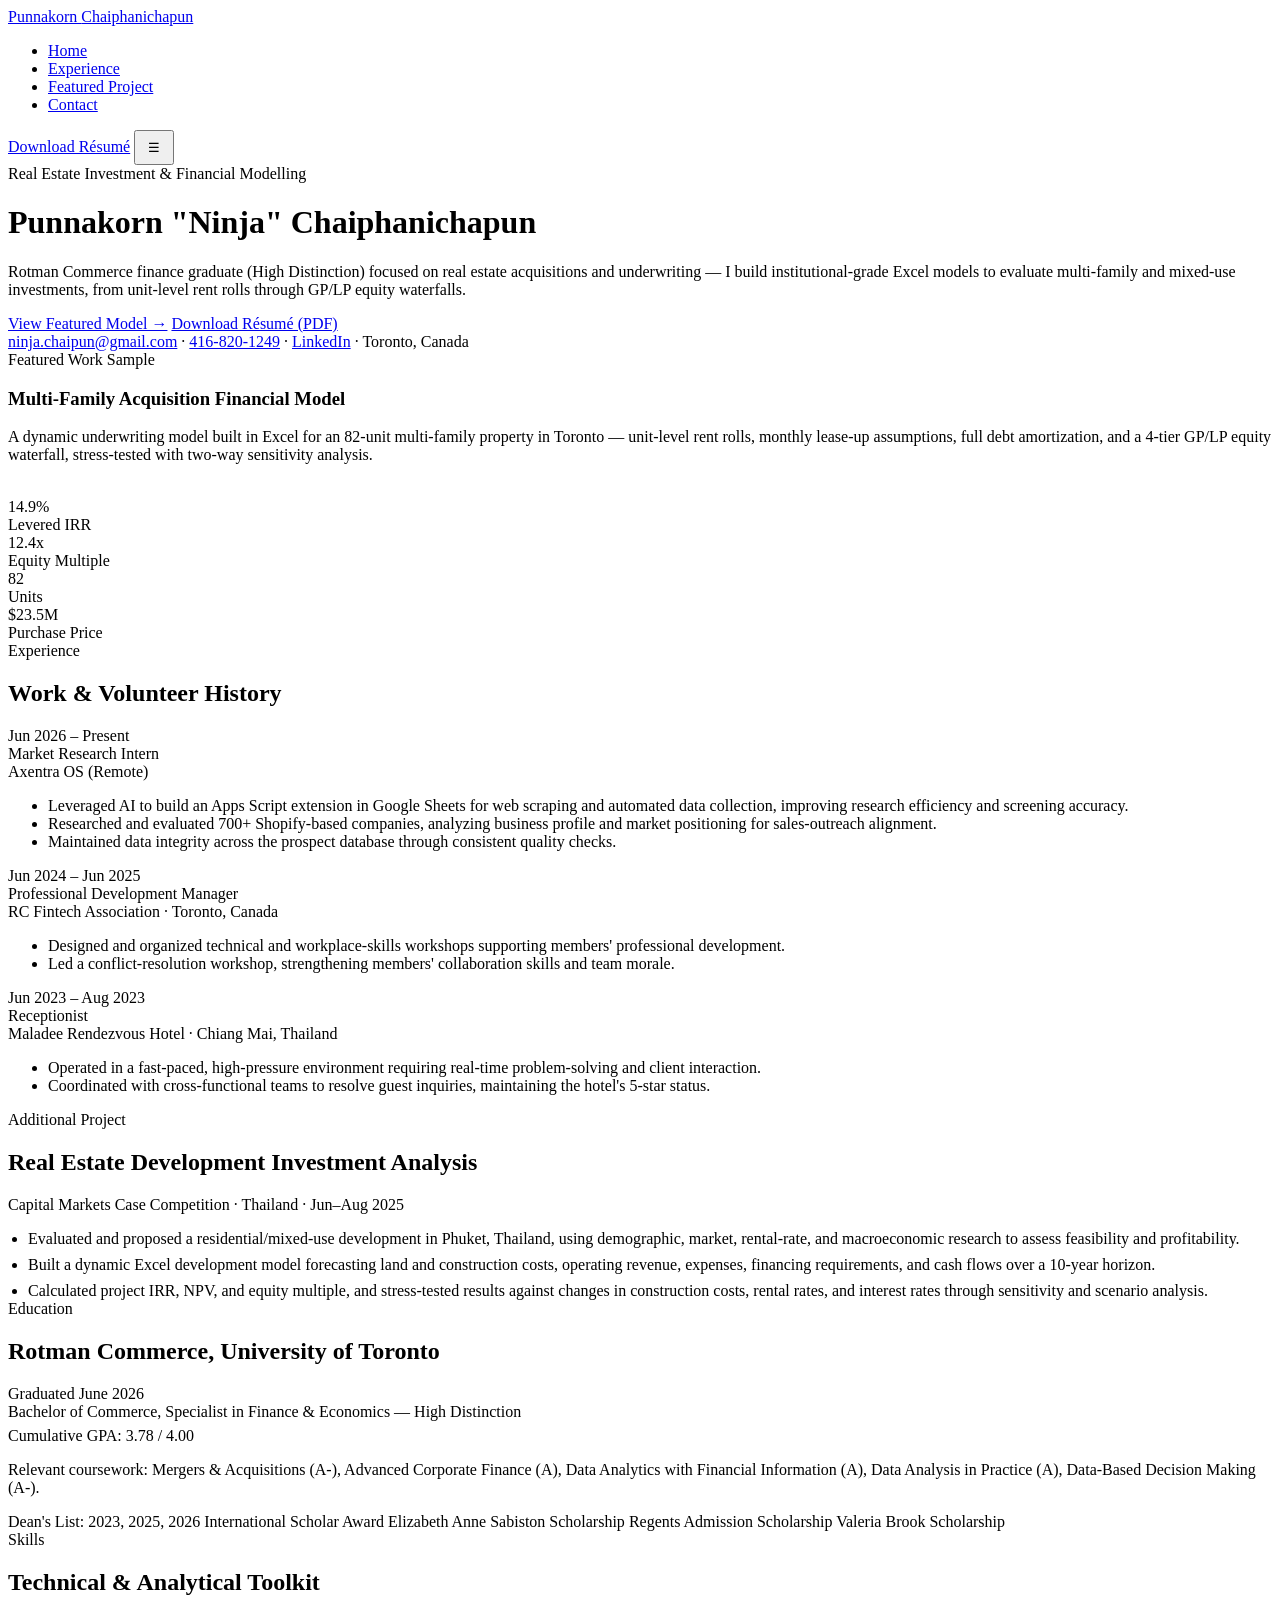
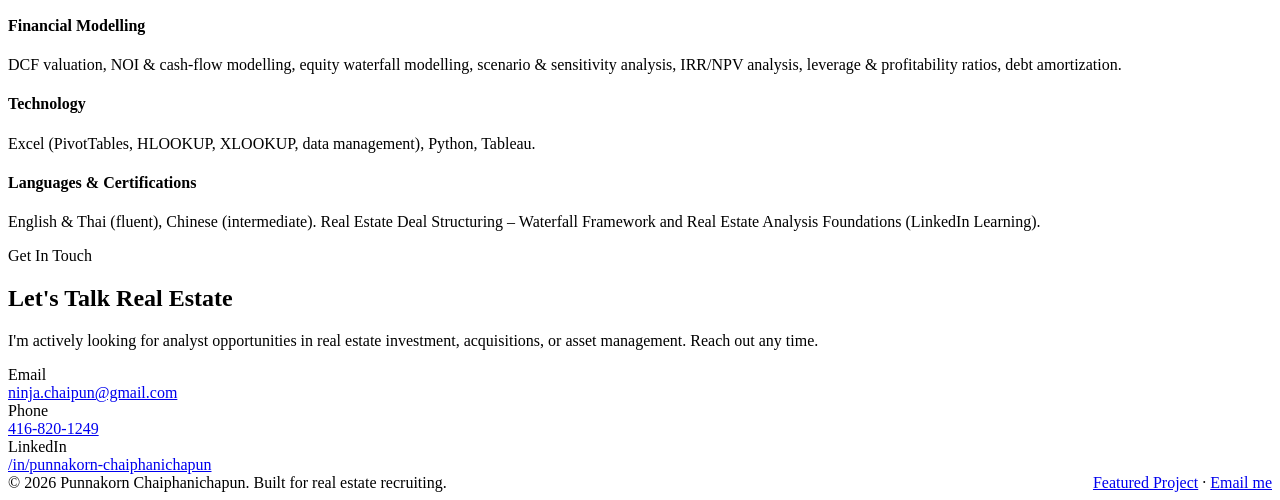
==== index.html @ 5fc1ba20 "Add files via upload" ====
<!DOCTYPE html>
<html lang="en">
<head>
<meta charset="UTF-8">
<meta name="viewport" content="width=device-width, initial-scale=1.0">
<title>Punnakorn "Ninja" Chaiphanichapun — Real Estate Investment Analyst</title>
<meta name="description" content="Portfolio and resume of Punnakorn (Ninja) Chaiphanichapun — Rotman Commerce finance graduate specializing in real estate investment analysis and financial modelling.">
<link rel="icon" href="data:image/svg+xml,%3Csvg xmlns=%27http://www.w3.org/2000/svg%27 viewBox=%270 0 100 100%27%3E%3Crect width=%27100%27 height=%27100%27 rx=%2718%27 fill=%27%230b1f3a%27/%3E%3Ctext x=%2750%27 y=%2766%27 font-size=%2758%27 font-family=%27Georgia,serif%27 fill=%27%23fff%27 text-anchor=%27middle%27%3EP%3C/text%3E%3C/svg%3E">
<link rel="stylesheet" href="css/styles.css">
</head>
<body>

<nav class="site-nav">
  <div class="nav-inner">
    <a href="index.html" class="nav-brand">Punnakorn <span>Chaiphanichapun</span></a>
    <ul class="nav-links">
      <li><a href="index.html" class="active">Home</a></li>
      <li><a href="index.html#experience">Experience</a></li>
      <li><a href="project.html">Featured Project</a></li>
      <li><a href="index.html#contact">Contact</a></li>
    </ul>
    <a class="nav-cta" href="assets/Punnakorn_Chaiphanichapun_Resume.pdf" download>Download Résumé</a>
    <button class="nav-toggle btn btn-outline" aria-label="Toggle navigation" aria-expanded="false" style="padding:8px 12px;">&#9776;</button>
  </div>
</nav>

<header class="hero">
  <div class="wrap">
    <div class="hero-eyebrow">Real Estate Investment &amp; Financial Modelling</div>
    <h1>Punnakorn "Ninja" Chaiphanichapun</h1>
    <p class="hero-sub">
      Rotman Commerce finance graduate (High Distinction) focused on real estate acquisitions and
      underwriting — I build institutional-grade Excel models to evaluate multi-family and
      mixed-use investments, from unit-level rent rolls through GP/LP equity waterfalls.
    </p>
    <div class="btn-row">
      <a class="btn btn-primary" href="project.html">View Featured Model &rarr;</a>
      <a class="btn btn-outline" href="assets/Punnakorn_Chaiphanichapun_Resume.pdf" download>Download Résumé (PDF)</a>
    </div>
    <div class="hero-meta">
      <a href="mailto:ninja.chaipun@gmail.com">ninja.chaipun@gmail.com</a>
      <span class="dot">&middot;</span>
      <a href="tel:+14168201249">416-820-1249</a>
      <span class="dot">&middot;</span>
      <a href="https://www.linkedin.com/in/punnakorn-chaiphanichapun-b38960289" target="_blank" rel="noopener">LinkedIn</a>
      <span class="dot">&middot;</span>
      <span>Toronto, Canada</span>
    </div>
  </div>
</header>

<!-- Featured project preview -->
<section>
  <div class="wrap">
    <div class="project-card">
      <div class="project-card-body">
        <div class="section-kicker">Featured Work Sample</div>
        <h3>Multi-Family Acquisition Financial Model</h3>
        <p>
          A dynamic underwriting model built in Excel for an 82-unit multi-family property in Toronto —
          unit-level rent rolls, monthly lease-up assumptions, full debt amortization, and a 4-tier
          GP/LP equity waterfall, stress-tested with two-way sensitivity analysis.
        </p>
        <a class="btn btn-outline" style="border-color:rgba(255,255,255,0.35); color:#fff;" href="project.html">Explore the model &rarr;</a>
      </div>
      <div class="project-card-stats">
        <div>
          <div class="stat-value">14.9%</div>
          <div class="stat-label">Levered IRR</div>
        </div>
        <div>
          <div class="stat-value">12.4x</div>
          <div class="stat-label">Equity Multiple</div>
        </div>
        <div>
          <div class="stat-value">82</div>
          <div class="stat-label">Units</div>
        </div>
        <div>
          <div class="stat-value">$23.5M</div>
          <div class="stat-label">Purchase Price</div>
        </div>
      </div>
    </div>
  </div>
</section>

<!-- Experience -->
<section id="experience" class="section-alt">
  <div class="wrap">
    <div class="section-head">
      <div class="section-kicker">Experience</div>
      <h2>Work &amp; Volunteer History</h2>
    </div>

    <div class="timeline">
      <div class="timeline-item">
        <div class="timeline-date">Jun 2026 &ndash; Present</div>
        <div>
          <div class="timeline-role">Market Research Intern</div>
          <div class="timeline-org">Axentra OS (Remote)</div>
          <ul>
            <li>Leveraged AI to build an Apps Script extension in Google Sheets for web scraping and automated data collection, improving research efficiency and screening accuracy.</li>
            <li>Researched and evaluated 700+ Shopify-based companies, analyzing business profile and market positioning for sales-outreach alignment.</li>
            <li>Maintained data integrity across the prospect database through consistent quality checks.</li>
          </ul>
        </div>
      </div>

      <div class="timeline-item">
        <div class="timeline-date">Jun 2024 &ndash; Jun 2025</div>
        <div>
          <div class="timeline-role">Professional Development Manager</div>
          <div class="timeline-org">RC Fintech Association &middot; Toronto, Canada</div>
          <ul>
            <li>Designed and organized technical and workplace-skills workshops supporting members' professional development.</li>
            <li>Led a conflict-resolution workshop, strengthening members' collaboration skills and team morale.</li>
          </ul>
        </div>
      </div>

      <div class="timeline-item">
        <div class="timeline-date">Jun 2023 &ndash; Aug 2023</div>
        <div>
          <div class="timeline-role">Receptionist</div>
          <div class="timeline-org">Maladee Rendezvous Hotel &middot; Chiang Mai, Thailand</div>
          <ul>
            <li>Operated in a fast-paced, high-pressure environment requiring real-time problem-solving and client interaction.</li>
            <li>Coordinated with cross-functional teams to resolve guest inquiries, maintaining the hotel's 5-star status.</li>
          </ul>
        </div>
      </div>
    </div>
  </div>
</section>

<!-- Second project -->
<section>
  <div class="wrap">
    <div class="section-head">
      <div class="section-kicker">Additional Project</div>
      <h2>Real Estate Development Investment Analysis</h2>
      <p class="lead">Capital Markets Case Competition &middot; Thailand &middot; Jun&ndash;Aug 2025</p>
    </div>
    <div class="card">
      <ul style="margin:0; padding-left:20px; color:var(--ink-secondary);">
        <li style="margin-bottom:8px;">Evaluated and proposed a residential/mixed-use development in Phuket, Thailand, using demographic, market, rental-rate, and macroeconomic research to assess feasibility and profitability.</li>
        <li style="margin-bottom:8px;">Built a dynamic Excel development model forecasting land and construction costs, operating revenue, expenses, financing requirements, and cash flows over a 10-year horizon.</li>
        <li>Calculated project IRR, NPV, and equity multiple, and stress-tested results against changes in construction costs, rental rates, and interest rates through sensitivity and scenario analysis.</li>
      </ul>
    </div>
  </div>
</section>

<!-- Education -->
<section class="section-alt">
  <div class="wrap">
    <div class="section-head">
      <div class="section-kicker">Education</div>
      <h2>Rotman Commerce, University of Toronto</h2>
    </div>
    <div class="card edu-card">
      <div class="timeline-date">Graduated June 2026</div>
      <div>
        <div class="timeline-role">Bachelor of Commerce, Specialist in Finance &amp; Economics &mdash; High Distinction</div>
        <p class="text-muted small" style="margin-top:6px;">Cumulative GPA: 3.78 / 4.00</p>
        <p class="small" style="color:var(--ink-secondary);">
          Relevant coursework: Mergers &amp; Acquisitions (A-), Advanced Corporate Finance (A), Data Analytics
          with Financial Information (A), Data Analysis in Practice (A), Data-Based Decision Making (A-).
        </p>
        <div class="edu-badges">
          <span class="badge">Dean's List: 2023, 2025, 2026</span>
          <span class="badge">International Scholar Award</span>
          <span class="badge">Elizabeth Anne Sabiston Scholarship</span>
          <span class="badge">Regents Admission Scholarship</span>
          <span class="badge">Valeria Brook Scholarship</span>
        </div>
      </div>
    </div>
  </div>
</section>

<!-- Skills -->
<section>
  <div class="wrap">
    <div class="section-head">
      <div class="section-kicker">Skills</div>
      <h2>Technical &amp; Analytical Toolkit</h2>
    </div>
    <div class="skills-grid">
      <div class="skill-group">
        <h4>Financial Modelling</h4>
        <p>DCF valuation, NOI &amp; cash-flow modelling, equity waterfall modelling, scenario &amp; sensitivity analysis, IRR/NPV analysis, leverage &amp; profitability ratios, debt amortization.</p>
      </div>
      <div class="skill-group">
        <h4>Technology</h4>
        <p>Excel (PivotTables, HLOOKUP, XLOOKUP, data management), Python, Tableau.</p>
      </div>
      <div class="skill-group">
        <h4>Languages &amp; Certifications</h4>
        <p>English &amp; Thai (fluent), Chinese (intermediate). Real Estate Deal Structuring &ndash; Waterfall Framework and Real Estate Analysis Foundations (LinkedIn Learning).</p>
      </div>
    </div>
  </div>
</section>

<!-- Contact -->
<section id="contact" class="section-alt">
  <div class="wrap">
    <div class="section-head">
      <div class="section-kicker">Get In Touch</div>
      <h2>Let's Talk Real Estate</h2>
      <p class="lead">I'm actively looking for analyst opportunities in real estate investment, acquisitions, or asset management. Reach out any time.</p>
    </div>
    <div class="contact-grid">
      <div class="contact-tile">
        <div class="label">Email</div>
        <div class="value"><a href="mailto:ninja.chaipun@gmail.com">ninja.chaipun@gmail.com</a></div>
      </div>
      <div class="contact-tile">
        <div class="label">Phone</div>
        <div class="value"><a href="tel:+14168201249">416-820-1249</a></div>
      </div>
      <div class="contact-tile">
        <div class="label">LinkedIn</div>
        <div class="value"><a href="https://www.linkedin.com/in/punnakorn-chaiphanichapun-b38960289" target="_blank" rel="noopener">/in/punnakorn-chaiphanichapun</a></div>
      </div>
    </div>
  </div>
</section>

<footer class="site-footer">
  <div class="wrap" style="display:flex; justify-content:space-between; flex-wrap:wrap; gap:12px; width:100%;">
    <span>&copy; 2026 Punnakorn Chaiphanichapun. Built for real estate recruiting.</span>
    <span><a href="project.html">Featured Project</a> &middot; <a href="mailto:ninja.chaipun@gmail.com">Email me</a></span>
  </div>
</footer>

<script src="js/main.js"></script>
</body>
</html>
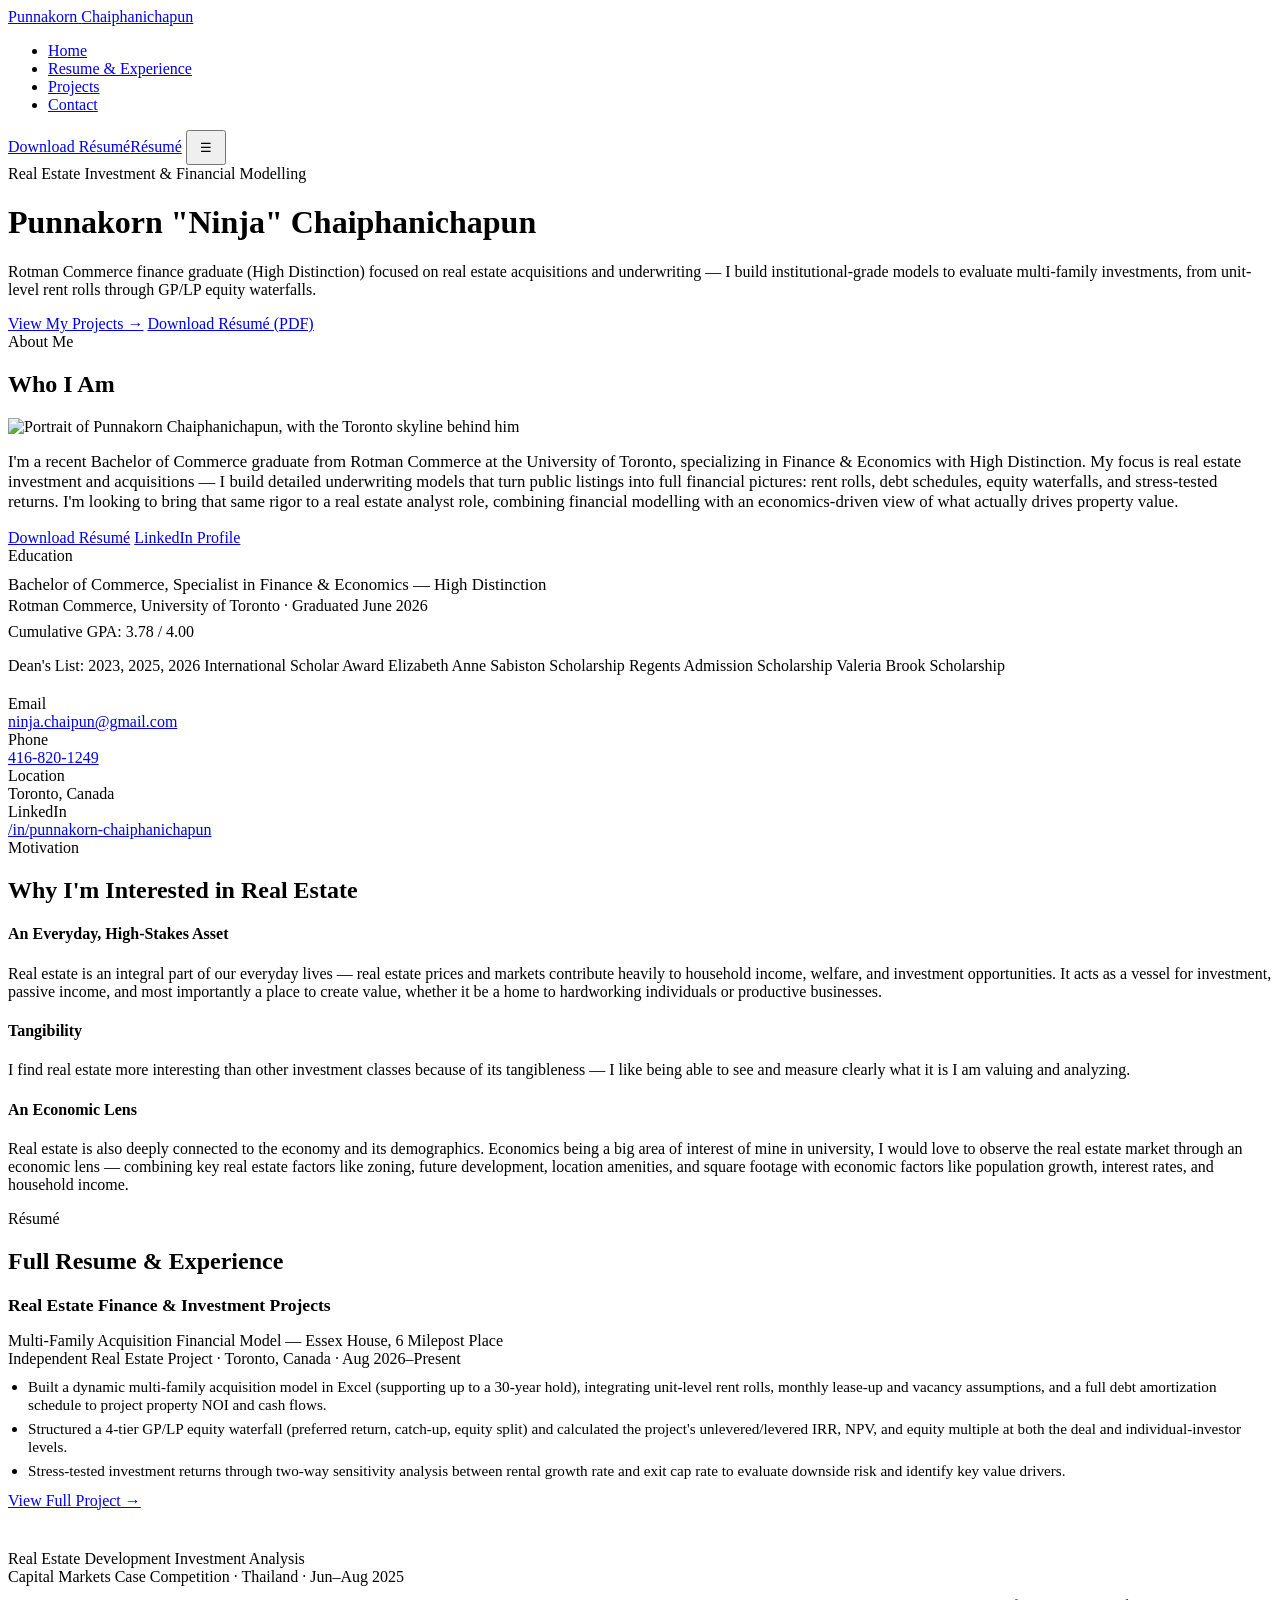
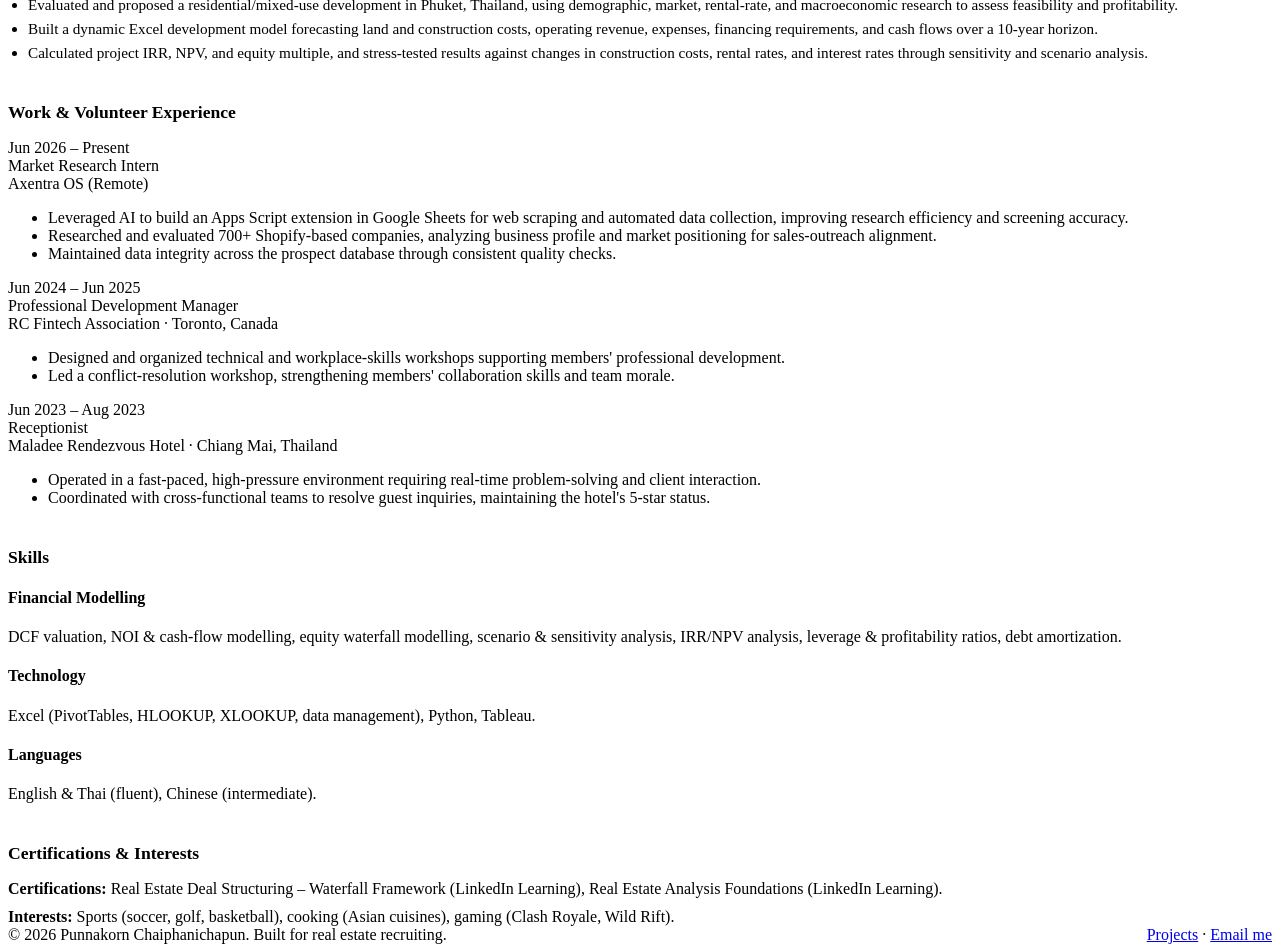
==== commit 037f0a88: "Add files via upload" ====
--- a/index.html
+++ b/index.html
@@ -15,85 +15,150 @@
     <a href="index.html" class="nav-brand">Punnakorn <span>Chaiphanichapun</span></a>
     <ul class="nav-links">
       <li><a href="index.html" class="active">Home</a></li>
-      <li><a href="index.html#experience">Experience</a></li>
-      <li><a href="project.html">Featured Project</a></li>
-      <li><a href="index.html#contact">Contact</a></li>
+      <li><a href="index.html#resume">Resume &amp; Experience</a></li>
+      <li><a href="projects.html">Projects</a></li>
+      <li><a href="index.html#about">Contact</a></li>
     </ul>
-    <a class="nav-cta" href="assets/Punnakorn_Chaiphanichapun_Resume.pdf" download>Download Résumé</a>
+    <a class="nav-cta" href="assets/Punnakorn_Chaiphanichapun_Resume.pdf" download><span class="nav-cta-full">Download Résumé</span><span class="nav-cta-short">Résumé</span></a>
     <button class="nav-toggle btn btn-outline" aria-label="Toggle navigation" aria-expanded="false" style="padding:8px 12px;">&#9776;</button>
   </div>
 </nav>
 
-<header class="hero">
+<header class="hero" style="padding-bottom:0;">
   <div class="wrap">
     <div class="hero-eyebrow">Real Estate Investment &amp; Financial Modelling</div>
     <h1>Punnakorn "Ninja" Chaiphanichapun</h1>
     <p class="hero-sub">
       Rotman Commerce finance graduate (High Distinction) focused on real estate acquisitions and
-      underwriting — I build institutional-grade Excel models to evaluate multi-family and
-      mixed-use investments, from unit-level rent rolls through GP/LP equity waterfalls.
+      underwriting — I build institutional-grade models to evaluate multi-family investments, from
+      unit-level rent rolls through GP/LP equity waterfalls.
     </p>
     <div class="btn-row">
-      <a class="btn btn-primary" href="project.html">View Featured Model &rarr;</a>
+      <a class="btn btn-primary" href="projects.html">View My Projects &rarr;</a>
       <a class="btn btn-outline" href="assets/Punnakorn_Chaiphanichapun_Resume.pdf" download>Download Résumé (PDF)</a>
     </div>
-    <div class="hero-meta">
-      <a href="mailto:ninja.chaipun@gmail.com">ninja.chaipun@gmail.com</a>
-      <span class="dot">&middot;</span>
-      <a href="tel:+14168201249">416-820-1249</a>
-      <span class="dot">&middot;</span>
-      <a href="https://www.linkedin.com/in/punnakorn-chaiphanichapun-b38960289" target="_blank" rel="noopener">LinkedIn</a>
-      <span class="dot">&middot;</span>
-      <span>Toronto, Canada</span>
-    </div>
   </div>
 </header>
 
-<!-- Featured project preview -->
-<section>
-  <div class="wrap">
-    <div class="project-card">
-      <div class="project-card-body">
-        <div class="section-kicker">Featured Work Sample</div>
-        <h3>Multi-Family Acquisition Financial Model</h3>
-        <p>
-          A dynamic underwriting model built in Excel for an 82-unit multi-family property in Toronto —
-          unit-level rent rolls, monthly lease-up assumptions, full debt amortization, and a 4-tier
-          GP/LP equity waterfall, stress-tested with two-way sensitivity analysis.
+<!-- About Me -->
+<section id="about">
+  <div class="wrap">
+    <div class="section-head">
+      <div class="section-kicker">About Me</div>
+      <h2>Who I Am</h2>
+    </div>
+
+    <div class="about-grid">
+      <div class="about-photo">
+        <img src="assets/punnakorn-photo.jpg" alt="Portrait of Punnakorn Chaiphanichapun, with the Toronto skyline behind him">
+      </div>
+      <div>
+        <p style="font-size:1.05rem;">
+          I'm a recent Bachelor of Commerce graduate from Rotman Commerce at the University of Toronto,
+          specializing in Finance &amp; Economics with High Distinction. My focus is real estate investment
+          and acquisitions — I build detailed underwriting models that turn public listings into full
+          financial pictures: rent rolls, debt schedules, equity waterfalls, and stress-tested returns.
+          I'm looking to bring that same rigor to a real estate analyst role, combining financial modelling
+          with an economics-driven view of what actually drives property value.
         </p>
-        <a class="btn btn-outline" style="border-color:rgba(255,255,255,0.35); color:#fff;" href="project.html">Explore the model &rarr;</a>
-      </div>
-      <div class="project-card-stats">
-        <div>
-          <div class="stat-value">14.9%</div>
-          <div class="stat-label">Levered IRR</div>
-        </div>
-        <div>
-          <div class="stat-value">12.4x</div>
-          <div class="stat-label">Equity Multiple</div>
-        </div>
-        <div>
-          <div class="stat-value">82</div>
-          <div class="stat-label">Units</div>
-        </div>
-        <div>
-          <div class="stat-value">$23.5M</div>
-          <div class="stat-label">Purchase Price</div>
+
+        <div class="about-links">
+          <a class="btn btn-primary" href="assets/Punnakorn_Chaiphanichapun_Resume.pdf" download>Download Résumé</a>
+          <a class="btn btn-outline" href="https://www.linkedin.com/in/punnakorn-chaiphanichapun-b38960289" target="_blank" rel="noopener">LinkedIn Profile</a>
+        </div>
+
+        <div class="card" style="margin-bottom:20px;">
+          <div class="section-kicker" style="margin-bottom:10px;">Education</div>
+          <div class="timeline-role" style="font-size:1.05rem;">Bachelor of Commerce, Specialist in Finance &amp; Economics &mdash; High Distinction</div>
+          <div class="timeline-org" style="margin-top:2px;">Rotman Commerce, University of Toronto &middot; Graduated June 2026</div>
+          <p class="small text-muted" style="margin-top:8px;">Cumulative GPA: 3.78 / 4.00</p>
+          <div class="edu-badges">
+            <span class="badge">Dean's List: 2023, 2025, 2026</span>
+            <span class="badge">International Scholar Award</span>
+            <span class="badge">Elizabeth Anne Sabiston Scholarship</span>
+            <span class="badge">Regents Admission Scholarship</span>
+            <span class="badge">Valeria Brook Scholarship</span>
+          </div>
+        </div>
+
+        <div class="about-facts">
+          <div>
+            <div class="about-fact-label">Email</div>
+            <div class="about-fact-value"><a href="mailto:ninja.chaipun@gmail.com">ninja.chaipun@gmail.com</a></div>
+          </div>
+          <div>
+            <div class="about-fact-label">Phone</div>
+            <div class="about-fact-value"><a href="tel:+14168201249">416-820-1249</a></div>
+          </div>
+          <div>
+            <div class="about-fact-label">Location</div>
+            <div class="about-fact-value">Toronto, Canada</div>
+          </div>
+          <div>
+            <div class="about-fact-label">LinkedIn</div>
+            <div class="about-fact-value"><a href="https://www.linkedin.com/in/punnakorn-chaiphanichapun-b38960289" target="_blank" rel="noopener">/in/punnakorn-chaiphanichapun</a></div>
+          </div>
         </div>
       </div>
     </div>
   </div>
 </section>
 
-<!-- Experience -->
-<section id="experience" class="section-alt">
+<!-- Why Real Estate -->
+<section class="section-alt">
   <div class="wrap">
     <div class="section-head">
-      <div class="section-kicker">Experience</div>
-      <h2>Work &amp; Volunteer History</h2>
-    </div>
-
-    <div class="timeline">
+      <div class="section-kicker">Motivation</div>
+      <h2>Why I'm Interested in Real Estate</h2>
+    </div>
+    <div class="why-grid">
+      <div class="why-card">
+        <h4>An Everyday, High-Stakes Asset</h4>
+        <p>Real estate is an integral part of our everyday lives — real estate prices and markets contribute heavily to household income, welfare, and investment opportunities. It acts as a vessel for investment, passive income, and most importantly a place to create value, whether it be a home to hardworking individuals or productive businesses.</p>
+      </div>
+      <div class="why-card">
+        <h4>Tangibility</h4>
+        <p>I find real estate more interesting than other investment classes because of its tangibleness — I like being able to see and measure clearly what it is I am valuing and analyzing.</p>
+      </div>
+      <div class="why-card">
+        <h4>An Economic Lens</h4>
+        <p>Real estate is also deeply connected to the economy and its demographics. Economics being a big area of interest of mine in university, I would love to observe the real estate market through an economic lens — combining key real estate factors like zoning, future development, location amenities, and square footage with economic factors like population growth, interest rates, and household income.</p>
+      </div>
+    </div>
+  </div>
+</section>
+
+<!-- Full Resume and Experience -->
+<section id="resume">
+  <div class="wrap">
+    <div class="section-head">
+      <div class="section-kicker">Résumé</div>
+      <h2>Full Resume &amp; Experience</h2>
+    </div>
+
+    <h3 style="font-size:1.1rem; margin-bottom:16px;">Real Estate Finance &amp; Investment Projects</h3>
+    <div class="card" style="margin-bottom:40px;">
+      <div class="timeline-role">Multi-Family Acquisition Financial Model — Essex House, 6 Milepost Place</div>
+      <div class="timeline-org" style="margin-bottom:10px;">Independent Real Estate Project &middot; Toronto, Canada &middot; Aug 2026&ndash;Present</div>
+      <ul style="margin:0 0 12px; padding-left:20px; color:var(--ink-secondary); font-size:0.95rem;">
+        <li style="margin-bottom:6px;">Built a dynamic multi-family acquisition model in Excel (supporting up to a 30-year hold), integrating unit-level rent rolls, monthly lease-up and vacancy assumptions, and a full debt amortization schedule to project property NOI and cash flows.</li>
+        <li style="margin-bottom:6px;">Structured a 4-tier GP/LP equity waterfall (preferred return, catch-up, equity split) and calculated the project's unlevered/levered IRR, NPV, and equity multiple at both the deal and individual-investor levels.</li>
+        <li>Stress-tested investment returns through two-way sensitivity analysis between rental growth rate and exit cap rate to evaluate downside risk and identify key value drivers.</li>
+      </ul>
+      <a class="btn btn-outline" href="projects/essex-house.html">View Full Project &rarr;</a>
+    </div>
+    <div class="card" style="margin-bottom:40px;">
+      <div class="timeline-role">Real Estate Development Investment Analysis</div>
+      <div class="timeline-org" style="margin-bottom:10px;">Capital Markets Case Competition &middot; Thailand &middot; Jun&ndash;Aug 2025</div>
+      <ul style="margin:0; padding-left:20px; color:var(--ink-secondary); font-size:0.95rem;">
+        <li style="margin-bottom:6px;">Evaluated and proposed a residential/mixed-use development in Phuket, Thailand, using demographic, market, rental-rate, and macroeconomic research to assess feasibility and profitability.</li>
+        <li style="margin-bottom:6px;">Built a dynamic Excel development model forecasting land and construction costs, operating revenue, expenses, financing requirements, and cash flows over a 10-year horizon.</li>
+        <li>Calculated project IRR, NPV, and equity multiple, and stress-tested results against changes in construction costs, rental rates, and interest rates through sensitivity and scenario analysis.</li>
+      </ul>
+    </div>
+
+    <h3 style="font-size:1.1rem; margin-bottom:16px;">Work &amp; Volunteer Experience</h3>
+    <div class="timeline" style="margin-bottom:40px;">
       <div class="timeline-item">
         <div class="timeline-date">Jun 2026 &ndash; Present</div>
         <div>
@@ -131,63 +196,9 @@
         </div>
       </div>
     </div>
-  </div>
-</section>
-
-<!-- Second project -->
-<section>
-  <div class="wrap">
-    <div class="section-head">
-      <div class="section-kicker">Additional Project</div>
-      <h2>Real Estate Development Investment Analysis</h2>
-      <p class="lead">Capital Markets Case Competition &middot; Thailand &middot; Jun&ndash;Aug 2025</p>
-    </div>
-    <div class="card">
-      <ul style="margin:0; padding-left:20px; color:var(--ink-secondary);">
-        <li style="margin-bottom:8px;">Evaluated and proposed a residential/mixed-use development in Phuket, Thailand, using demographic, market, rental-rate, and macroeconomic research to assess feasibility and profitability.</li>
-        <li style="margin-bottom:8px;">Built a dynamic Excel development model forecasting land and construction costs, operating revenue, expenses, financing requirements, and cash flows over a 10-year horizon.</li>
-        <li>Calculated project IRR, NPV, and equity multiple, and stress-tested results against changes in construction costs, rental rates, and interest rates through sensitivity and scenario analysis.</li>
-      </ul>
-    </div>
-  </div>
-</section>
-
-<!-- Education -->
-<section class="section-alt">
-  <div class="wrap">
-    <div class="section-head">
-      <div class="section-kicker">Education</div>
-      <h2>Rotman Commerce, University of Toronto</h2>
-    </div>
-    <div class="card edu-card">
-      <div class="timeline-date">Graduated June 2026</div>
-      <div>
-        <div class="timeline-role">Bachelor of Commerce, Specialist in Finance &amp; Economics &mdash; High Distinction</div>
-        <p class="text-muted small" style="margin-top:6px;">Cumulative GPA: 3.78 / 4.00</p>
-        <p class="small" style="color:var(--ink-secondary);">
-          Relevant coursework: Mergers &amp; Acquisitions (A-), Advanced Corporate Finance (A), Data Analytics
-          with Financial Information (A), Data Analysis in Practice (A), Data-Based Decision Making (A-).
-        </p>
-        <div class="edu-badges">
-          <span class="badge">Dean's List: 2023, 2025, 2026</span>
-          <span class="badge">International Scholar Award</span>
-          <span class="badge">Elizabeth Anne Sabiston Scholarship</span>
-          <span class="badge">Regents Admission Scholarship</span>
-          <span class="badge">Valeria Brook Scholarship</span>
-        </div>
-      </div>
-    </div>
-  </div>
-</section>
-
-<!-- Skills -->
-<section>
-  <div class="wrap">
-    <div class="section-head">
-      <div class="section-kicker">Skills</div>
-      <h2>Technical &amp; Analytical Toolkit</h2>
-    </div>
-    <div class="skills-grid">
+
+    <h3 style="font-size:1.1rem; margin-bottom:16px;">Skills</h3>
+    <div class="skills-grid" style="margin-bottom:40px;">
       <div class="skill-group">
         <h4>Financial Modelling</h4>
         <p>DCF valuation, NOI &amp; cash-flow modelling, equity waterfall modelling, scenario &amp; sensitivity analysis, IRR/NPV analysis, leverage &amp; profitability ratios, debt amortization.</p>
@@ -197,34 +208,15 @@
         <p>Excel (PivotTables, HLOOKUP, XLOOKUP, data management), Python, Tableau.</p>
       </div>
       <div class="skill-group">
-        <h4>Languages &amp; Certifications</h4>
-        <p>English &amp; Thai (fluent), Chinese (intermediate). Real Estate Deal Structuring &ndash; Waterfall Framework and Real Estate Analysis Foundations (LinkedIn Learning).</p>
-      </div>
-    </div>
-  </div>
-</section>
-
-<!-- Contact -->
-<section id="contact" class="section-alt">
-  <div class="wrap">
-    <div class="section-head">
-      <div class="section-kicker">Get In Touch</div>
-      <h2>Let's Talk Real Estate</h2>
-      <p class="lead">I'm actively looking for analyst opportunities in real estate investment, acquisitions, or asset management. Reach out any time.</p>
-    </div>
-    <div class="contact-grid">
-      <div class="contact-tile">
-        <div class="label">Email</div>
-        <div class="value"><a href="mailto:ninja.chaipun@gmail.com">ninja.chaipun@gmail.com</a></div>
-      </div>
-      <div class="contact-tile">
-        <div class="label">Phone</div>
-        <div class="value"><a href="tel:+14168201249">416-820-1249</a></div>
-      </div>
-      <div class="contact-tile">
-        <div class="label">LinkedIn</div>
-        <div class="value"><a href="https://www.linkedin.com/in/punnakorn-chaiphanichapun-b38960289" target="_blank" rel="noopener">/in/punnakorn-chaiphanichapun</a></div>
-      </div>
+        <h4>Languages</h4>
+        <p>English &amp; Thai (fluent), Chinese (intermediate).</p>
+      </div>
+    </div>
+
+    <h3 style="font-size:1.1rem; margin-bottom:16px;">Certifications &amp; Interests</h3>
+    <div class="card">
+      <p style="margin-bottom:10px;"><strong style="color:var(--navy-900);">Certifications:</strong> Real Estate Deal Structuring &ndash; Waterfall Framework (LinkedIn Learning), Real Estate Analysis Foundations (LinkedIn Learning).</p>
+      <p style="margin:0;"><strong style="color:var(--navy-900);">Interests:</strong> Sports (soccer, golf, basketball), cooking (Asian cuisines), gaming (Clash Royale, Wild Rift).</p>
     </div>
   </div>
 </section>
@@ -232,7 +224,7 @@
 <footer class="site-footer">
   <div class="wrap" style="display:flex; justify-content:space-between; flex-wrap:wrap; gap:12px; width:100%;">
     <span>&copy; 2026 Punnakorn Chaiphanichapun. Built for real estate recruiting.</span>
-    <span><a href="project.html">Featured Project</a> &middot; <a href="mailto:ninja.chaipun@gmail.com">Email me</a></span>
+    <span><a href="projects.html">Projects</a> &middot; <a href="mailto:ninja.chaipun@gmail.com">Email me</a></span>
   </div>
 </footer>
 
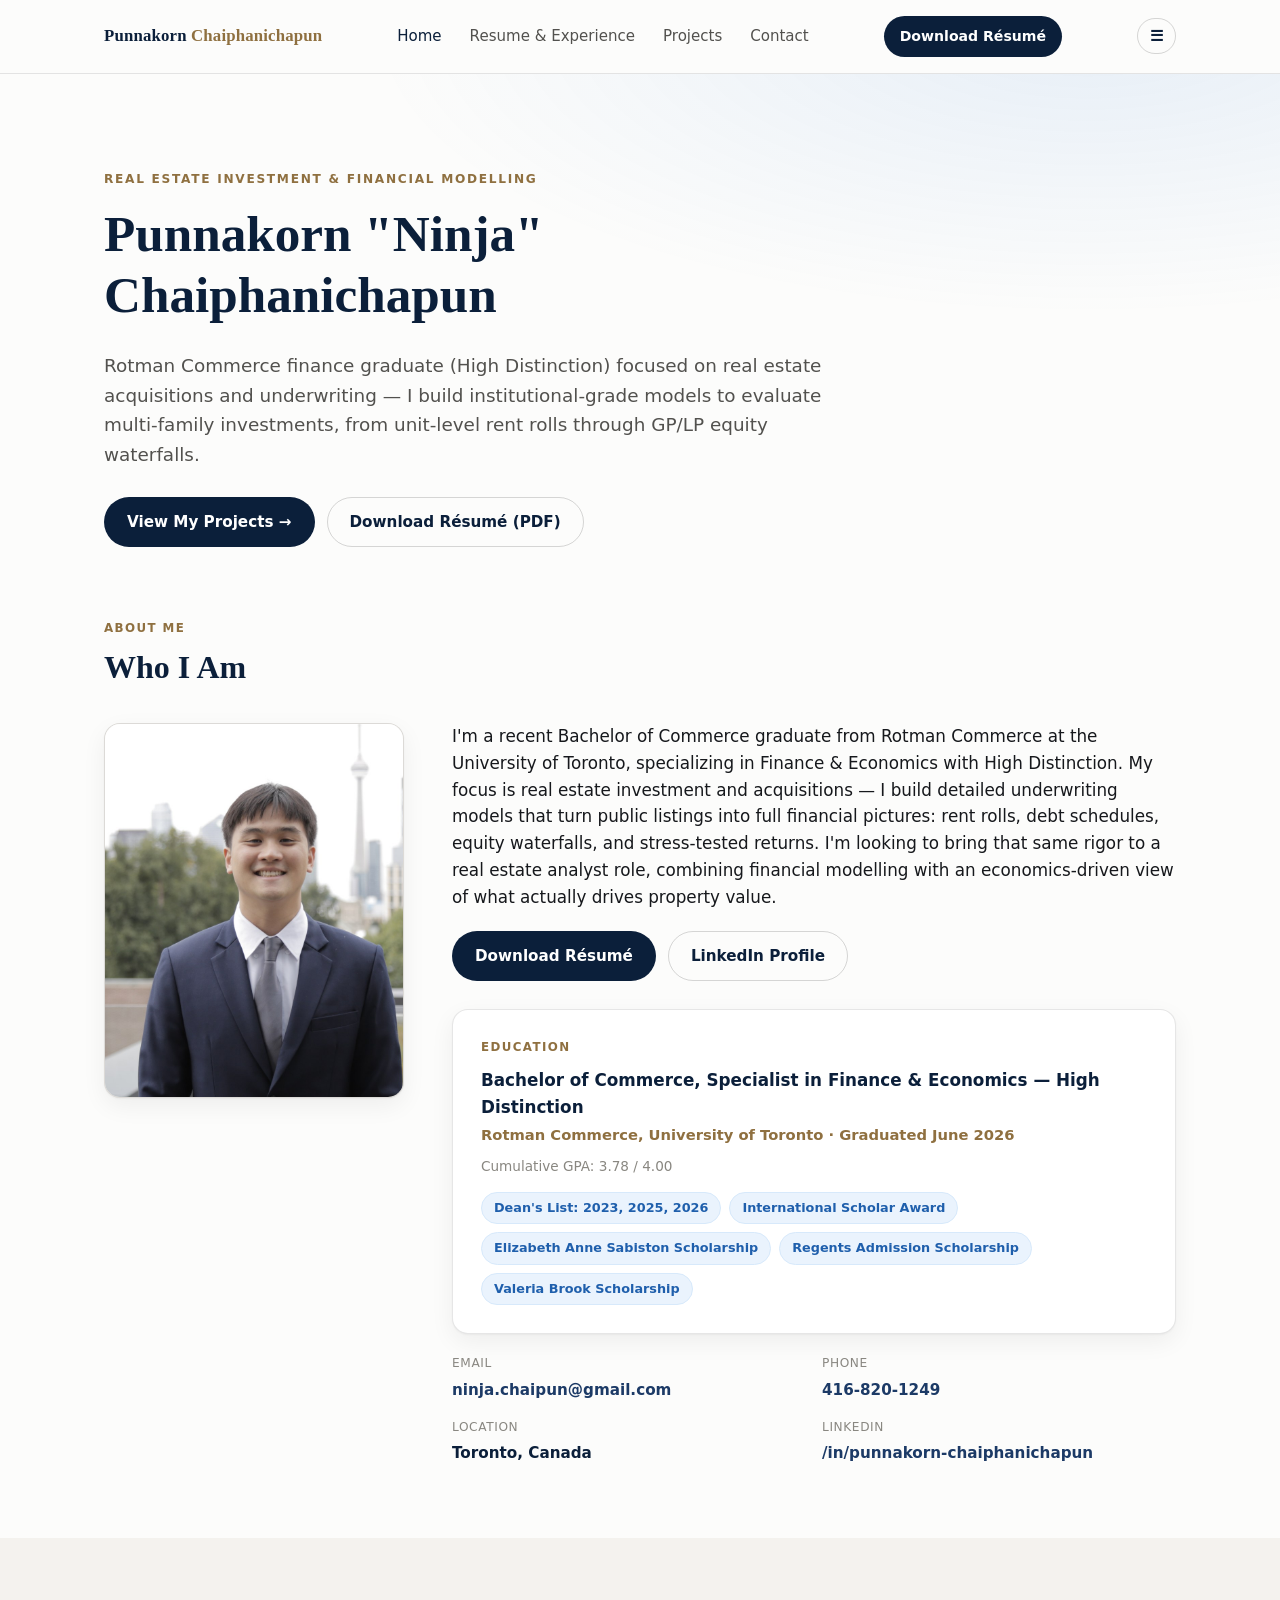
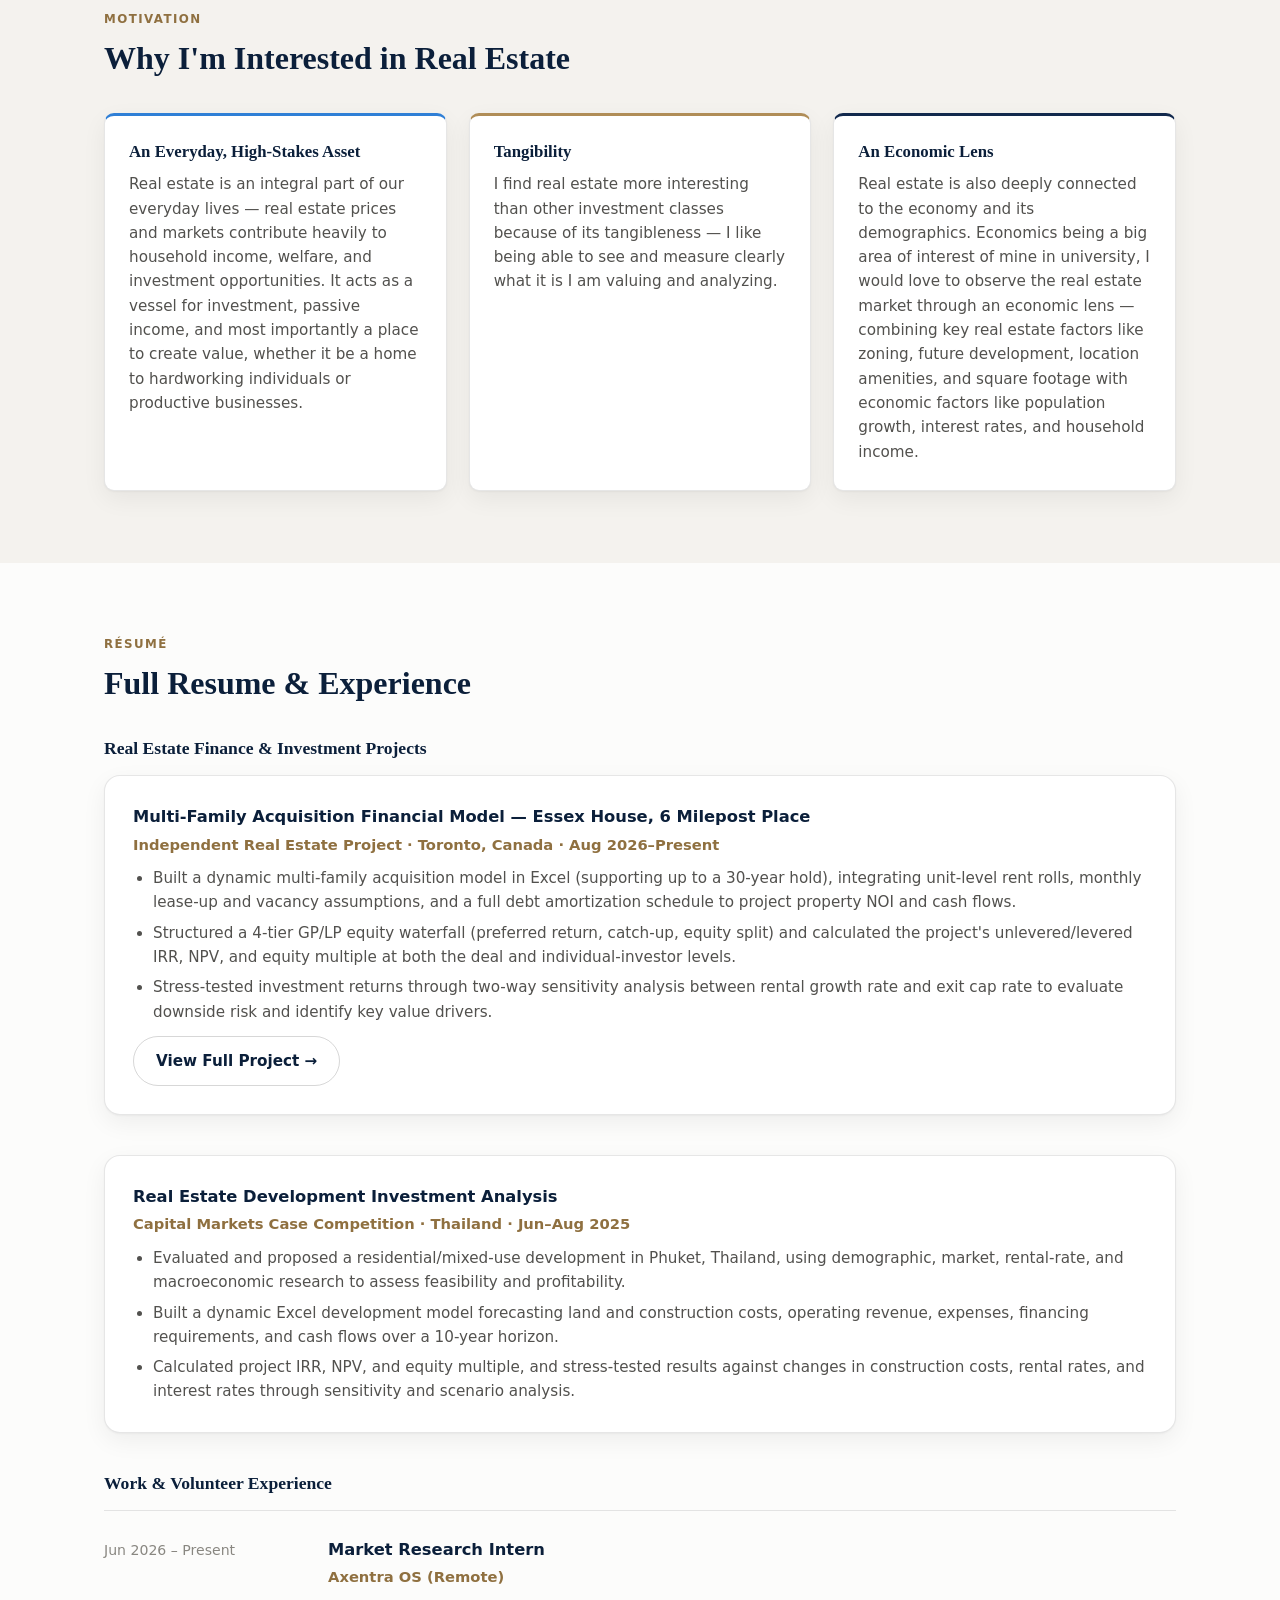
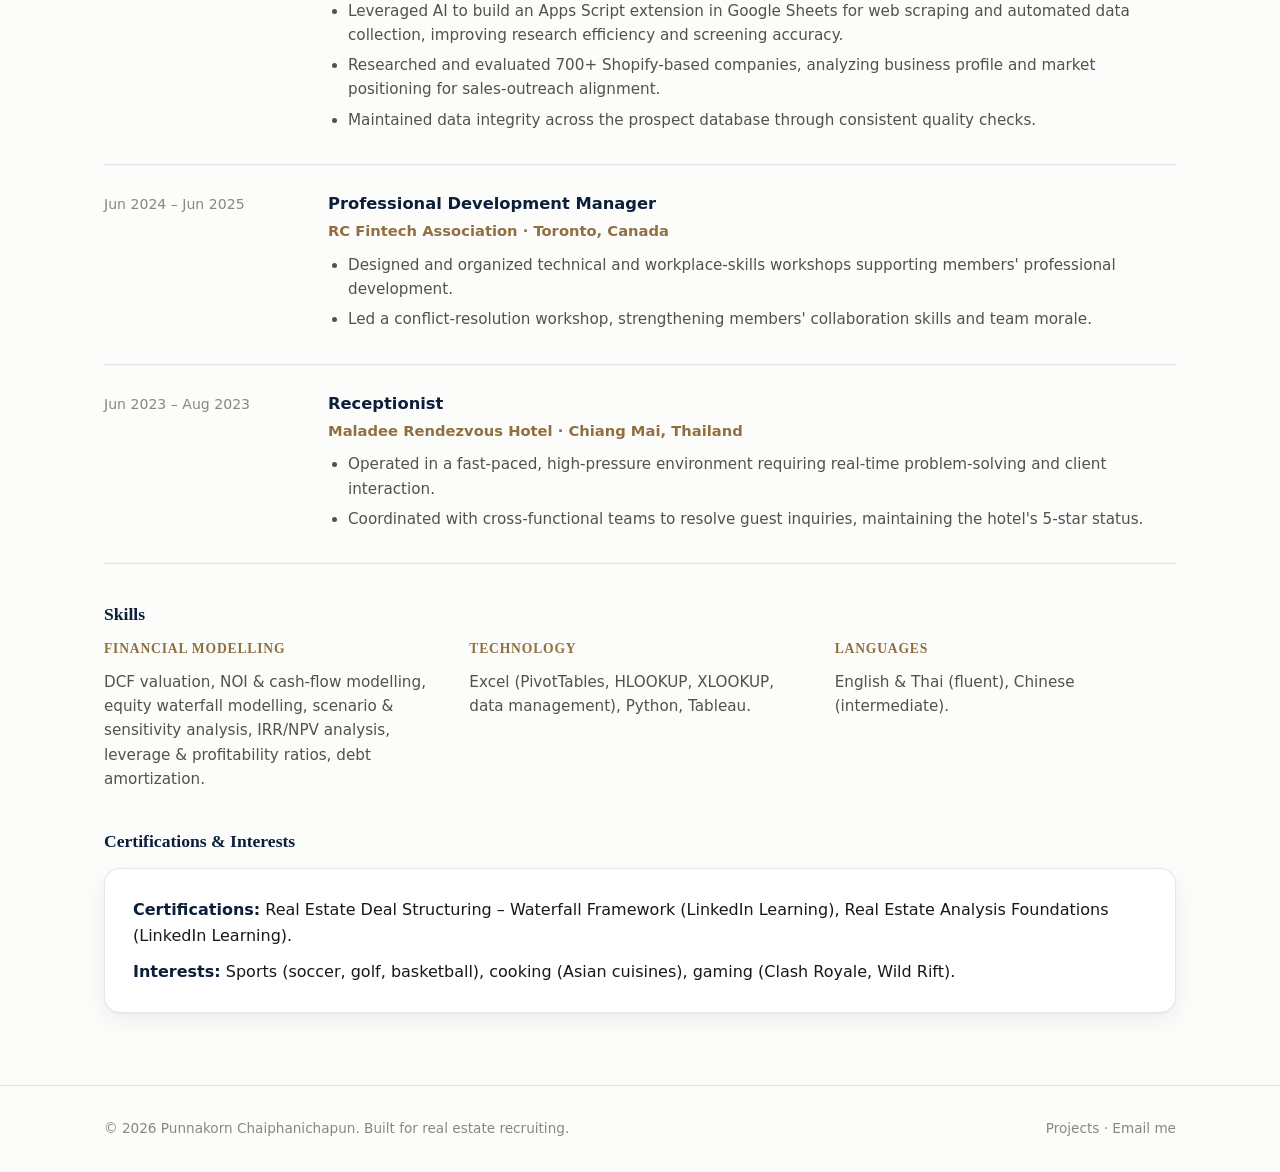
==== commit 1e767674: "Add files via upload" ====
--- a/index.html
+++ b/index.html
@@ -6,7 +6,7 @@
 <title>Punnakorn "Ninja" Chaiphanichapun — Real Estate Investment Analyst</title>
 <meta name="description" content="Portfolio and resume of Punnakorn (Ninja) Chaiphanichapun — Rotman Commerce finance graduate specializing in real estate investment analysis and financial modelling.">
 <link rel="icon" href="data:image/svg+xml,%3Csvg xmlns=%27http://www.w3.org/2000/svg%27 viewBox=%270 0 100 100%27%3E%3Crect width=%27100%27 height=%27100%27 rx=%2718%27 fill=%27%230b1f3a%27/%3E%3Ctext x=%2750%27 y=%2766%27 font-size=%2758%27 font-family=%27Georgia,serif%27 fill=%27%23fff%27 text-anchor=%27middle%27%3EP%3C/text%3E%3C/svg%3E">
-<link rel="stylesheet" href="css/styles.css">
+<link rel="stylesheet" href="styles.css">
 </head>
 <body>
 
@@ -19,7 +19,7 @@
       <li><a href="projects.html">Projects</a></li>
       <li><a href="index.html#about">Contact</a></li>
     </ul>
-    <a class="nav-cta" href="assets/Punnakorn_Chaiphanichapun_Resume.pdf" download><span class="nav-cta-full">Download Résumé</span><span class="nav-cta-short">Résumé</span></a>
+    <a class="nav-cta" href="Punnakorn_Chaiphanichapun_Resume.pdf" download><span class="nav-cta-full">Download Résumé</span><span class="nav-cta-short">Résumé</span></a>
     <button class="nav-toggle btn btn-outline" aria-label="Toggle navigation" aria-expanded="false" style="padding:8px 12px;">&#9776;</button>
   </div>
 </nav>
@@ -35,7 +35,7 @@
     </p>
     <div class="btn-row">
       <a class="btn btn-primary" href="projects.html">View My Projects &rarr;</a>
-      <a class="btn btn-outline" href="assets/Punnakorn_Chaiphanichapun_Resume.pdf" download>Download Résumé (PDF)</a>
+      <a class="btn btn-outline" href="Punnakorn_Chaiphanichapun_Resume.pdf" download>Download Résumé (PDF)</a>
     </div>
   </div>
 </header>
@@ -50,7 +50,7 @@
 
     <div class="about-grid">
       <div class="about-photo">
-        <img src="assets/punnakorn-photo.jpg" alt="Portrait of Punnakorn Chaiphanichapun, with the Toronto skyline behind him">
+        <img src="punnakorn-photo.jpg" alt="Portrait of Punnakorn Chaiphanichapun, with the Toronto skyline behind him">
       </div>
       <div>
         <p style="font-size:1.05rem;">
@@ -63,7 +63,7 @@
         </p>
 
         <div class="about-links">
-          <a class="btn btn-primary" href="assets/Punnakorn_Chaiphanichapun_Resume.pdf" download>Download Résumé</a>
+          <a class="btn btn-primary" href="Punnakorn_Chaiphanichapun_Resume.pdf" download>Download Résumé</a>
           <a class="btn btn-outline" href="https://www.linkedin.com/in/punnakorn-chaiphanichapun-b38960289" target="_blank" rel="noopener">LinkedIn Profile</a>
         </div>
 
@@ -145,7 +145,7 @@
         <li style="margin-bottom:6px;">Structured a 4-tier GP/LP equity waterfall (preferred return, catch-up, equity split) and calculated the project's unlevered/levered IRR, NPV, and equity multiple at both the deal and individual-investor levels.</li>
         <li>Stress-tested investment returns through two-way sensitivity analysis between rental growth rate and exit cap rate to evaluate downside risk and identify key value drivers.</li>
       </ul>
-      <a class="btn btn-outline" href="projects/essex-house.html">View Full Project &rarr;</a>
+      <a class="btn btn-outline" href="essex-house.html">View Full Project &rarr;</a>
     </div>
     <div class="card" style="margin-bottom:40px;">
       <div class="timeline-role">Real Estate Development Investment Analysis</div>
@@ -228,6 +228,6 @@
   </div>
 </footer>
 
-<script src="js/main.js"></script>
+<script src="main.js"></script>
 </body>
 </html>
--- a/styles.css
+++ b/styles.css
@@ -0,0 +1,634 @@
+/* =========================================================
+   Punnakorn "Ninja" Chaiphanichapun — Portfolio Site
+   Shared stylesheet
+   ========================================================= */
+
+:root {
+  color-scheme: light;
+
+  /* Site chrome palette (separate from chart palette below) */
+  --navy-900: #0b1f3a;
+  --navy-800: #12294d;
+  --navy-700: #1c3a66;
+  --bronze:   #b08d57;
+  --bronze-dark: #8f7040;
+
+  /* Lighter blue accent — third leg of the site palette (navy / lighter blue / bronze) */
+  --sky: #2f7fd6;
+  --sky-dark: #1f5fac;
+  --sky-tint: #eaf3fd;
+  --sky-tint-strong: #d7e9fb;
+
+  --bg: #fcfcfb;
+  --bg-alt: #f4f2ee;
+  --surface: #ffffff;
+  --ink: #16181c;
+  --ink-secondary: #52514e;
+  --ink-muted: #898781;
+  --border: rgba(11,11,11,0.10);
+  --border-strong: rgba(11,11,11,0.16);
+
+  /* Chart / dataviz palette (validated — do not repurpose for chrome) */
+  --series-1: #2a78d6; /* blue */
+  --series-2: #eb6834; /* orange */
+  --seq-100: #cde2fb;
+  --seq-250: #86b6ef;
+  --seq-400: #3987e5;
+  --seq-550: #1c5cab;
+  --seq-700: #0d366b;
+  --chart-surface: #fcfcfb;
+  --gridline: #e1e0d9;
+  --baseline: #c3c2b7;
+  --success-text: #006300;
+
+  --radius-s: 6px;
+  --radius-m: 10px;
+  --radius-l: 16px;
+  --shadow-card: 0 1px 2px rgba(11,11,11,0.04), 0 8px 24px rgba(11,11,11,0.06);
+  --max-width: 1120px;
+}
+
+* { box-sizing: border-box; }
+html { scroll-behavior: smooth; }
+
+body {
+  margin: 0;
+  font-family: system-ui, -apple-system, "Segoe UI", sans-serif;
+  color: var(--ink);
+  background: var(--bg);
+  line-height: 1.6;
+  -webkit-font-smoothing: antialiased;
+}
+
+h1, h2, h3, h4 {
+  font-family: Georgia, "Iowan Old Style", "Palatino Linotype", serif;
+  color: var(--navy-900);
+  line-height: 1.2;
+  margin: 0 0 0.5em 0;
+  font-weight: 600;
+}
+
+p { margin: 0 0 1em 0; }
+a { color: var(--navy-700); text-decoration: none; }
+a:hover { color: var(--series-1); }
+
+img { max-width: 100%; display: block; }
+
+.wrap {
+  max-width: var(--max-width);
+  margin: 0 auto;
+  padding: 0 24px;
+}
+
+/* ---------- Nav ---------- */
+.site-nav {
+  position: sticky;
+  top: 0;
+  z-index: 50;
+  background: rgba(252,252,251,0.92);
+  backdrop-filter: saturate(180%) blur(8px);
+  border-bottom: 1px solid var(--border);
+}
+
+.nav-inner {
+  max-width: var(--max-width);
+  margin: 0 auto;
+  padding: 16px 24px;
+  display: flex;
+  align-items: center;
+  justify-content: space-between;
+  position: relative;
+  gap: 12px;
+}
+
+.nav-brand {
+  font-family: Georgia, serif;
+  font-weight: 700;
+  font-size: 1.05rem;
+  color: var(--navy-900);
+  letter-spacing: 0.01em;
+}
+.nav-brand span { color: var(--bronze-dark); }
+
+.nav-links {
+  display: flex;
+  gap: 28px;
+  list-style: none;
+  margin: 0;
+  padding: 0;
+  font-size: 0.94rem;
+}
+.nav-links a {
+  color: var(--ink-secondary);
+  font-weight: 500;
+}
+.nav-links a:hover, .nav-links a.active { color: var(--navy-900); }
+
+.nav-cta {
+  display: inline-flex;
+  align-items: center;
+  gap: 8px;
+  background: var(--navy-900);
+  color: #fff !important;
+  padding: 9px 16px;
+  border-radius: 999px;
+  font-size: 0.88rem;
+  font-weight: 600;
+  transition: background 0.15s ease;
+}
+.nav-cta:hover { background: var(--series-1); }
+
+.nav-toggle { display: none; }
+.nav-cta-short { display: none; }
+
+/* ---------- Buttons ---------- */
+.btn {
+  display: inline-flex;
+  align-items: center;
+  gap: 8px;
+  padding: 12px 22px;
+  border-radius: 999px;
+  font-weight: 600;
+  font-size: 0.95rem;
+  border: 1px solid transparent;
+  cursor: pointer;
+}
+.btn-primary {
+  background: var(--navy-900);
+  color: #fff;
+}
+.btn-primary:hover { background: var(--series-1); color: #fff; }
+.btn-outline {
+  background: transparent;
+  border-color: var(--border-strong);
+  color: var(--navy-900);
+}
+.btn-outline:hover { border-color: var(--navy-900); }
+.btn-row { display: flex; flex-wrap: wrap; gap: 12px; }
+
+/* ---------- Hero ---------- */
+.hero {
+  padding: 96px 0 64px;
+  background:
+    radial-gradient(1200px 480px at 85% -10%, rgba(42,120,214,0.10), transparent 60%),
+    var(--bg);
+}
+.hero-eyebrow {
+  text-transform: uppercase;
+  letter-spacing: 0.14em;
+  font-size: 0.76rem;
+  font-weight: 700;
+  color: var(--bronze-dark);
+  margin-bottom: 14px;
+}
+.hero h1 {
+  font-size: clamp(2.1rem, 4.5vw, 3.2rem);
+  max-width: 22ch;
+}
+.hero-sub {
+  font-size: 1.15rem;
+  color: var(--ink-secondary);
+  max-width: 62ch;
+  margin-bottom: 28px;
+}
+.hero-meta {
+  display: flex;
+  flex-wrap: wrap;
+  gap: 18px;
+  margin-top: 28px;
+  font-size: 0.92rem;
+  color: var(--ink-secondary);
+}
+.hero-meta a { color: var(--ink-secondary); }
+.hero-meta a:hover { color: var(--series-1); }
+.hero-meta .dot { color: var(--border-strong); }
+
+/* ---------- Sections ---------- */
+section { padding: 72px 0; }
+.section-alt { background: var(--bg-alt); }
+.section-head { margin-bottom: 36px; max-width: 68ch; }
+.section-kicker {
+  text-transform: uppercase;
+  letter-spacing: 0.12em;
+  font-size: 0.74rem;
+  font-weight: 700;
+  color: var(--bronze-dark);
+  margin-bottom: 10px;
+}
+.section-head h2 { font-size: clamp(1.5rem, 3vw, 2rem); }
+.section-head .lead { color: var(--ink-secondary); font-size: 1.02rem; }
+
+/* ---------- Cards / grid ---------- */
+.card {
+  background: var(--surface);
+  border: 1px solid var(--border);
+  border-radius: var(--radius-l);
+  box-shadow: var(--shadow-card);
+  padding: 28px;
+}
+
+.grid-2 { display: grid; grid-template-columns: 1fr 1fr; gap: 24px; }
+.grid-3 { display: grid; grid-template-columns: repeat(3, 1fr); gap: 20px; }
+
+/* ---------- Stat tiles / KPI row ---------- */
+.kpi-row {
+  display: grid;
+  grid-template-columns: repeat(6, 1fr);
+  gap: 14px;
+}
+.kpi-tile {
+  background: var(--surface);
+  border: 1px solid var(--border);
+  border-radius: var(--radius-m);
+  padding: 18px 16px;
+  text-align: left;
+}
+.kpi-value {
+  font-size: 1.5rem;
+  font-weight: 700;
+  color: var(--navy-900);
+  font-variant-numeric: proportional-nums;
+  letter-spacing: -0.01em;
+}
+.kpi-label {
+  font-size: 0.76rem;
+  color: var(--ink-muted);
+  margin-top: 4px;
+  text-transform: uppercase;
+  letter-spacing: 0.04em;
+}
+
+/* ---------- Project preview card (home page) ---------- */
+.project-card {
+  display: grid;
+  grid-template-columns: 1.1fr 1fr;
+  gap: 0;
+  background: var(--navy-900);
+  color: #fff;
+  border-radius: var(--radius-l);
+  overflow: hidden;
+}
+.project-card-body { padding: 40px; }
+.project-card-body .section-kicker { color: #d9c9a3; }
+.project-card-body h3 { color: #fff; font-size: 1.6rem; }
+.project-card-body p { color: rgba(255,255,255,0.78); }
+.project-card-stats {
+  background: rgba(255,255,255,0.04);
+  padding: 40px 32px;
+  display: grid;
+  grid-template-columns: 1fr 1fr;
+  gap: 24px;
+  border-left: 1px solid rgba(255,255,255,0.08);
+}
+.project-card-stats .stat-value { font-size: 1.6rem; font-weight: 700; color: #fff; }
+.project-card-stats .stat-label { font-size: 0.76rem; color: rgba(255,255,255,0.55); text-transform: uppercase; letter-spacing: 0.05em; margin-top: 4px; }
+
+/* ---------- Timeline (experience) ---------- */
+.timeline { display: flex; flex-direction: column; gap: 0; }
+.timeline-item {
+  display: grid;
+  grid-template-columns: 200px 1fr;
+  gap: 24px;
+  padding: 26px 0;
+  border-top: 1px solid var(--border);
+}
+.timeline-item:last-child { border-bottom: 1px solid var(--border); }
+.timeline-date { color: var(--ink-muted); font-size: 0.88rem; padding-top: 2px; }
+.timeline-role { font-weight: 700; color: var(--navy-900); font-size: 1.02rem; margin-bottom: 2px; }
+.timeline-org { color: var(--bronze-dark); font-size: 0.92rem; font-weight: 600; margin-bottom: 10px; }
+.timeline-item ul { margin: 0; padding-left: 20px; color: var(--ink-secondary); font-size: 0.95rem; }
+.timeline-item li { margin-bottom: 6px; }
+
+/* ---------- Education ---------- */
+.edu-card {
+  display: grid;
+  grid-template-columns: 200px 1fr;
+  gap: 24px;
+}
+.edu-badges { display: flex; flex-wrap: wrap; gap: 8px; margin-top: 12px; }
+.badge {
+  display: inline-block;
+  background: var(--sky-tint);
+  border: 1px solid var(--sky-tint-strong);
+  border-radius: 999px;
+  padding: 5px 12px;
+  font-size: 0.8rem;
+  color: var(--sky-dark);
+  font-weight: 600;
+}
+
+/* ---------- Skills ---------- */
+.skills-grid { display: grid; grid-template-columns: repeat(3, 1fr); gap: 24px; }
+.skill-group h4 { font-size: 0.85rem; text-transform: uppercase; letter-spacing: 0.06em; color: var(--bronze-dark); margin-bottom: 12px; }
+.skill-group p { color: var(--ink-secondary); font-size: 0.95rem; margin: 0; }
+
+/* ---------- Contact ---------- */
+.contact-grid {
+  display: grid;
+  grid-template-columns: 1fr 1fr 1fr;
+  gap: 20px;
+}
+.contact-tile {
+  background: var(--surface);
+  border: 1px solid var(--border);
+  border-radius: var(--radius-m);
+  padding: 24px;
+}
+.contact-tile .label { font-size: 0.76rem; text-transform: uppercase; letter-spacing: 0.05em; color: var(--ink-muted); margin-bottom: 8px; }
+.contact-tile .value { font-size: 1.05rem; font-weight: 600; color: var(--navy-900); }
+
+/* ---------- Footer ---------- */
+.site-footer {
+  border-top: 1px solid var(--border);
+  padding: 32px 0;
+  color: var(--ink-muted);
+  font-size: 0.85rem;
+  display: flex;
+  justify-content: space-between;
+  flex-wrap: wrap;
+  gap: 12px;
+}
+.site-footer a { color: var(--ink-muted); }
+.site-footer a:hover { color: var(--series-1); }
+
+/* ---------- Chart components ---------- */
+.viz-root { color-scheme: light; }
+.chart-card {
+  background: var(--chart-surface);
+  border: 1px solid var(--border);
+  border-radius: var(--radius-l);
+  padding: 24px 24px 16px;
+  box-shadow: var(--shadow-card);
+}
+.chart-title { font-family: system-ui, sans-serif; font-weight: 700; font-size: 0.95rem; color: var(--ink); margin-bottom: 2px; }
+.chart-subtitle { font-family: system-ui, sans-serif; font-size: 0.82rem; color: var(--ink-muted); margin-bottom: 16px; }
+.chart-legend { display: flex; gap: 18px; font-family: system-ui, sans-serif; font-size: 0.82rem; color: var(--ink-secondary); margin-bottom: 8px; }
+.legend-item { display: flex; align-items: center; gap: 7px; }
+.legend-swatch { width: 10px; height: 10px; border-radius: 2px; display: inline-block; }
+
+.tooltip {
+  position: absolute;
+  pointer-events: none;
+  background: var(--navy-900);
+  color: #fff;
+  font-family: system-ui, sans-serif;
+  font-size: 0.78rem;
+  padding: 8px 10px;
+  border-radius: 6px;
+  box-shadow: 0 8px 20px rgba(0,0,0,0.18);
+  transform: translate(-50%, -110%);
+  white-space: nowrap;
+  opacity: 0;
+  transition: opacity 0.1s ease;
+  z-index: 20;
+}
+.tooltip.visible { opacity: 1; }
+.chart-wrap { position: relative; }
+
+.heat-cell { cursor: pointer; }
+.heat-cell:hover, .heat-cell.hovered { stroke: var(--navy-900); stroke-width: 1.5; }
+
+.bar-rect { transition: opacity 0.12s ease; }
+.bar-rect:hover { opacity: 0.85; cursor: pointer; }
+
+.hairline-axis { stroke: var(--baseline); stroke-width: 1; }
+.gridline { stroke: var(--gridline); stroke-width: 1; }
+.axis-label { font-family: system-ui, sans-serif; font-size: 11px; fill: var(--ink-muted); }
+.value-label { font-family: system-ui, sans-serif; font-size: 11px; fill: var(--ink-secondary); }
+
+/* ---------- Waterfall steps ---------- */
+.waterfall {
+  display: flex;
+  flex-direction: column;
+  gap: 0;
+}
+.wf-step {
+  display: grid;
+  grid-template-columns: 44px 1fr;
+  gap: 16px;
+  padding: 18px 0;
+  border-top: 1px dashed var(--border-strong);
+}
+.wf-step:first-child { border-top: none; }
+.wf-num {
+  width: 32px; height: 32px;
+  border-radius: 50%;
+  background: var(--navy-900);
+  color: #fff;
+  display: flex; align-items: center; justify-content: center;
+  font-size: 0.85rem; font-weight: 700;
+}
+.wf-title { font-weight: 700; color: var(--navy-900); margin-bottom: 2px; }
+.wf-desc { color: var(--ink-secondary); font-size: 0.94rem; }
+
+/* ---------- About Me (photo + bio) ---------- */
+.about-grid {
+  display: grid;
+  grid-template-columns: 300px 1fr;
+  gap: 48px;
+  align-items: start;
+}
+.about-photo {
+  width: 100%;
+  aspect-ratio: 4 / 5;
+  border-radius: var(--radius-l);
+  overflow: hidden;
+  box-shadow: var(--shadow-card);
+  border: 1px solid var(--border);
+  background: var(--bg-alt);
+}
+.about-photo img { width: 100%; height: 100%; object-fit: cover; display: block; }
+.about-links { display: flex; flex-wrap: wrap; gap: 12px; margin: 20px 0 28px; }
+.about-facts {
+  display: grid;
+  grid-template-columns: 1fr 1fr;
+  gap: 16px;
+  margin-top: 8px;
+}
+.about-fact-label { font-size: 0.76rem; text-transform: uppercase; letter-spacing: 0.05em; color: var(--ink-muted); margin-bottom: 4px; }
+.about-fact-value { color: var(--navy-900); font-weight: 600; font-size: 0.95rem; }
+
+/* ---------- Why Real Estate ---------- */
+.why-grid {
+  display: grid;
+  grid-template-columns: repeat(3, 1fr);
+  gap: 22px;
+}
+.why-card {
+  background: var(--surface);
+  border: 1px solid var(--border);
+  border-top: 3px solid var(--sky);
+  border-radius: var(--radius-m);
+  padding: 26px 24px;
+  box-shadow: var(--shadow-card);
+}
+.why-card:nth-child(2) { border-top-color: var(--bronze); }
+.why-card:nth-child(3) { border-top-color: var(--navy-800); }
+.why-card h4 { font-size: 1.05rem; margin-bottom: 10px; }
+.why-card p { color: var(--ink-secondary); font-size: 0.95rem; margin: 0; }
+
+/* ---------- Tags / pills ---------- */
+.tag {
+  display: inline-flex;
+  align-items: center;
+  gap: 5px;
+  background: var(--sky-tint);
+  color: var(--sky-dark);
+  border-radius: 999px;
+  padding: 4px 11px;
+  font-size: 0.76rem;
+  font-weight: 700;
+  text-transform: uppercase;
+  letter-spacing: 0.04em;
+}
+.tag-bronze { background: rgba(176,141,87,0.14); color: var(--bronze-dark); }
+
+/* ---------- Model dynamism banner ---------- */
+.dynamism-banner {
+  background: var(--navy-900);
+  color: #fff;
+  border-radius: var(--radius-l);
+  padding: 32px 36px;
+  display: grid;
+  grid-template-columns: 1.2fr 1fr;
+  gap: 32px;
+  align-items: center;
+  margin-bottom: 48px;
+}
+.dynamism-banner h3 { color: #fff; font-size: 1.3rem; margin-bottom: 8px; }
+.dynamism-banner p { color: rgba(255,255,255,0.78); margin: 0; font-size: 0.96rem; }
+.dynamism-facts { display: grid; grid-template-columns: repeat(3, 1fr); gap: 16px; }
+.dynamism-fact { background: rgba(255,255,255,0.06); border: 1px solid rgba(255,255,255,0.12); border-radius: var(--radius-m); padding: 16px; text-align: center; }
+.dynamism-fact-value { font-size: 1.3rem; font-weight: 700; color: #fff; }
+.dynamism-fact-label { font-size: 0.72rem; color: rgba(255,255,255,0.6); text-transform: uppercase; letter-spacing: 0.04em; margin-top: 4px; }
+
+/* ---------- Project list card (Projects index) ---------- */
+.project-list-card {
+  display: block;
+  background: var(--surface);
+  border: 1px solid var(--border);
+  border-radius: var(--radius-l);
+  box-shadow: var(--shadow-card);
+  padding: 0;
+  overflow: hidden;
+  margin-bottom: 24px;
+  transition: transform 0.15s ease, box-shadow 0.15s ease;
+}
+.project-list-card:hover { transform: translateY(-2px); box-shadow: 0 4px 8px rgba(11,11,11,0.06), 0 16px 32px rgba(11,11,11,0.10); }
+.plc-inner { display: grid; grid-template-columns: 1fr auto; gap: 24px; padding: 28px 32px; align-items: center; }
+.plc-tags { display: flex; gap: 8px; margin-bottom: 12px; }
+.plc-title { font-size: 1.3rem; margin-bottom: 4px; }
+.plc-address { color: var(--ink-muted); font-size: 0.88rem; margin-bottom: 10px; }
+.plc-desc { color: var(--ink-secondary); font-size: 0.94rem; margin: 0; }
+.plc-stats { display: flex; gap: 28px; text-align: right; }
+.plc-stat-value { font-size: 1.35rem; font-weight: 700; color: var(--navy-900); }
+.plc-stat-label { font-size: 0.72rem; color: var(--ink-muted); text-transform: uppercase; letter-spacing: 0.04em; margin-top: 2px; }
+.plc-arrow { color: var(--sky); font-weight: 700; }
+.project-list-empty {
+  border: 1.5px dashed var(--border-strong);
+  border-radius: var(--radius-l);
+  padding: 40px;
+  text-align: center;
+  color: var(--ink-muted);
+}
+
+/* ---------- Assumption groups ---------- */
+.assumption-grid {
+  display: grid;
+  grid-template-columns: repeat(2, 1fr);
+  gap: 20px;
+}
+.assumption-group {
+  background: var(--surface);
+  border: 1px solid var(--border);
+  border-radius: var(--radius-m);
+  padding: 22px 24px;
+}
+.assumption-group h4 {
+  font-family: system-ui, sans-serif;
+  font-size: 0.82rem;
+  text-transform: uppercase;
+  letter-spacing: 0.05em;
+  color: var(--sky-dark);
+  margin-bottom: 14px;
+}
+.assumption-row {
+  display: flex;
+  justify-content: space-between;
+  gap: 12px;
+  padding: 8px 0;
+  border-top: 1px solid var(--border);
+  font-size: 0.9rem;
+}
+.assumption-row:first-of-type { border-top: none; }
+.assumption-row .k { color: var(--ink-secondary); }
+.assumption-row .v { color: var(--navy-900); font-weight: 600; text-align: right; }
+.assumption-row .note { display: block; color: var(--ink-muted); font-size: 0.78rem; font-weight: 400; margin-top: 2px; }
+
+/* ---------- Source / citation note ---------- */
+.source-note {
+  display: flex;
+  gap: 12px;
+  background: var(--sky-tint);
+  border: 1px solid var(--sky-tint-strong);
+  border-radius: var(--radius-m);
+  padding: 16px 20px;
+  font-size: 0.88rem;
+  color: var(--navy-800);
+  align-items: flex-start;
+}
+.source-note strong { color: var(--sky-dark); }
+
+/* ---------- Overview table ---------- */
+.overview-table { width: 100%; border-collapse: collapse; }
+.overview-table tr { border-top: 1px solid var(--border); }
+.overview-table tr:first-child { border-top: none; }
+.overview-table td { padding: 11px 0; font-size: 0.94rem; vertical-align: top; }
+.overview-table td:first-child { color: var(--ink-muted); width: 42%; }
+.overview-table td:last-child { color: var(--navy-900); font-weight: 600; }
+
+/* ---------- Utility ---------- */
+.mt-0 { margin-top: 0; }
+.text-muted { color: var(--ink-muted); }
+.small { font-size: 0.85rem; }
+.center { text-align: center; }
+
+/* ---------- Responsive ---------- */
+@media (max-width: 860px) {
+  .nav-links {
+    display: none;
+    position: absolute;
+    top: 100%;
+    left: 0;
+    right: 0;
+    background: var(--surface);
+    border-bottom: 1px solid var(--border);
+    flex-direction: column;
+    gap: 0;
+    padding: 8px 24px 16px;
+  }
+  .nav-links li { border-top: 1px solid var(--border); }
+  .nav-links a { display: block; padding: 12px 0; }
+  .nav-toggle { display: inline-flex; }
+  .grid-2, .project-card, .edu-card, .contact-grid, .skills-grid { grid-template-columns: 1fr; }
+  .kpi-row { grid-template-columns: repeat(2, 1fr); }
+  .project-card-stats { grid-template-columns: 1fr 1fr; border-left: none; border-top: 1px solid rgba(255,255,255,0.08); }
+  .timeline-item { grid-template-columns: 1fr; gap: 6px; }
+  .grid-3 { grid-template-columns: 1fr; }
+  .about-grid { grid-template-columns: 1fr; }
+  .about-photo { max-width: 280px; }
+  .why-grid { grid-template-columns: 1fr; }
+  .dynamism-banner { grid-template-columns: 1fr; }
+  .dynamism-facts { grid-template-columns: repeat(3, 1fr); }
+  .plc-inner { grid-template-columns: 1fr; }
+  .plc-stats { text-align: left; gap: 20px; }
+  .assumption-grid { grid-template-columns: 1fr; }
+}
+
+@media (max-width: 480px) {
+  .nav-brand { font-size: 0.92rem; }
+  .nav-cta { padding: 8px 12px; font-size: 0.8rem; }
+  .nav-cta-full { display: none; }
+  .nav-cta-short { display: inline; }
+  .dynamism-facts { grid-template-columns: 1fr 1fr; }
+}
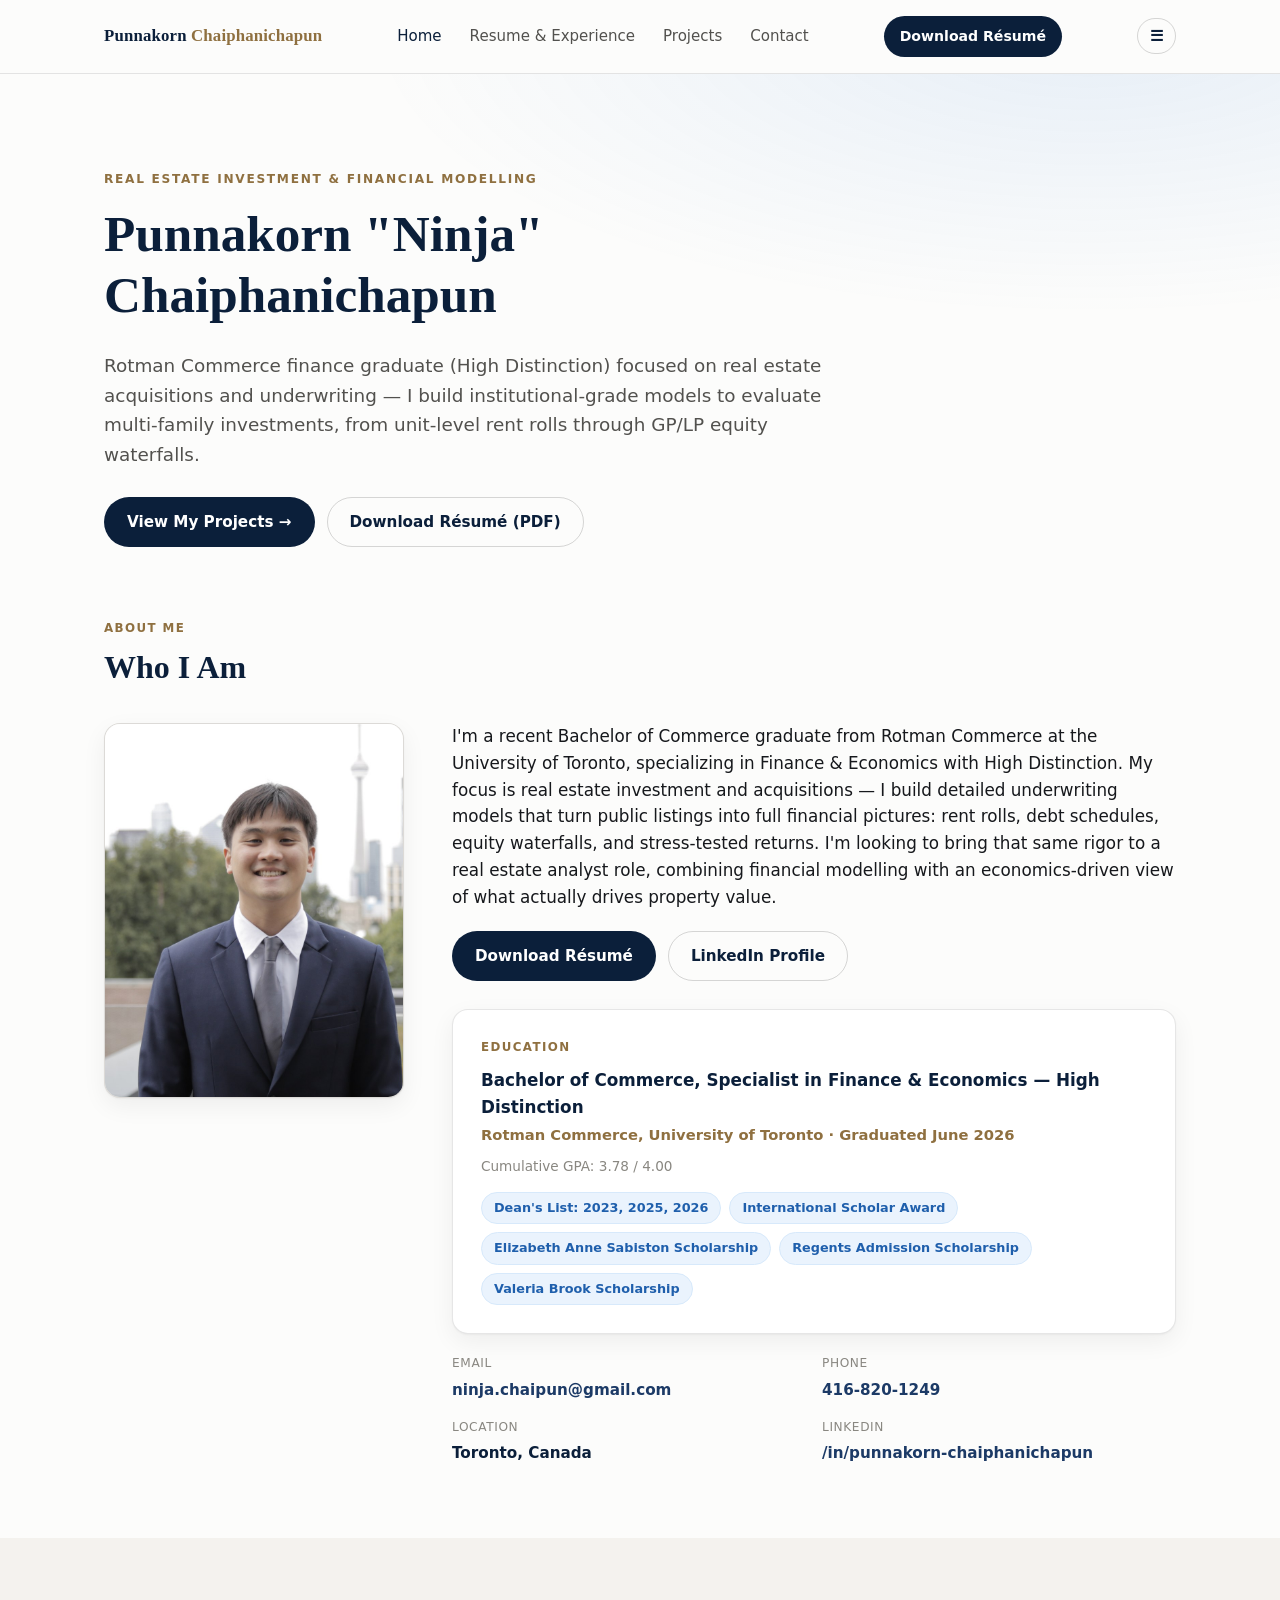
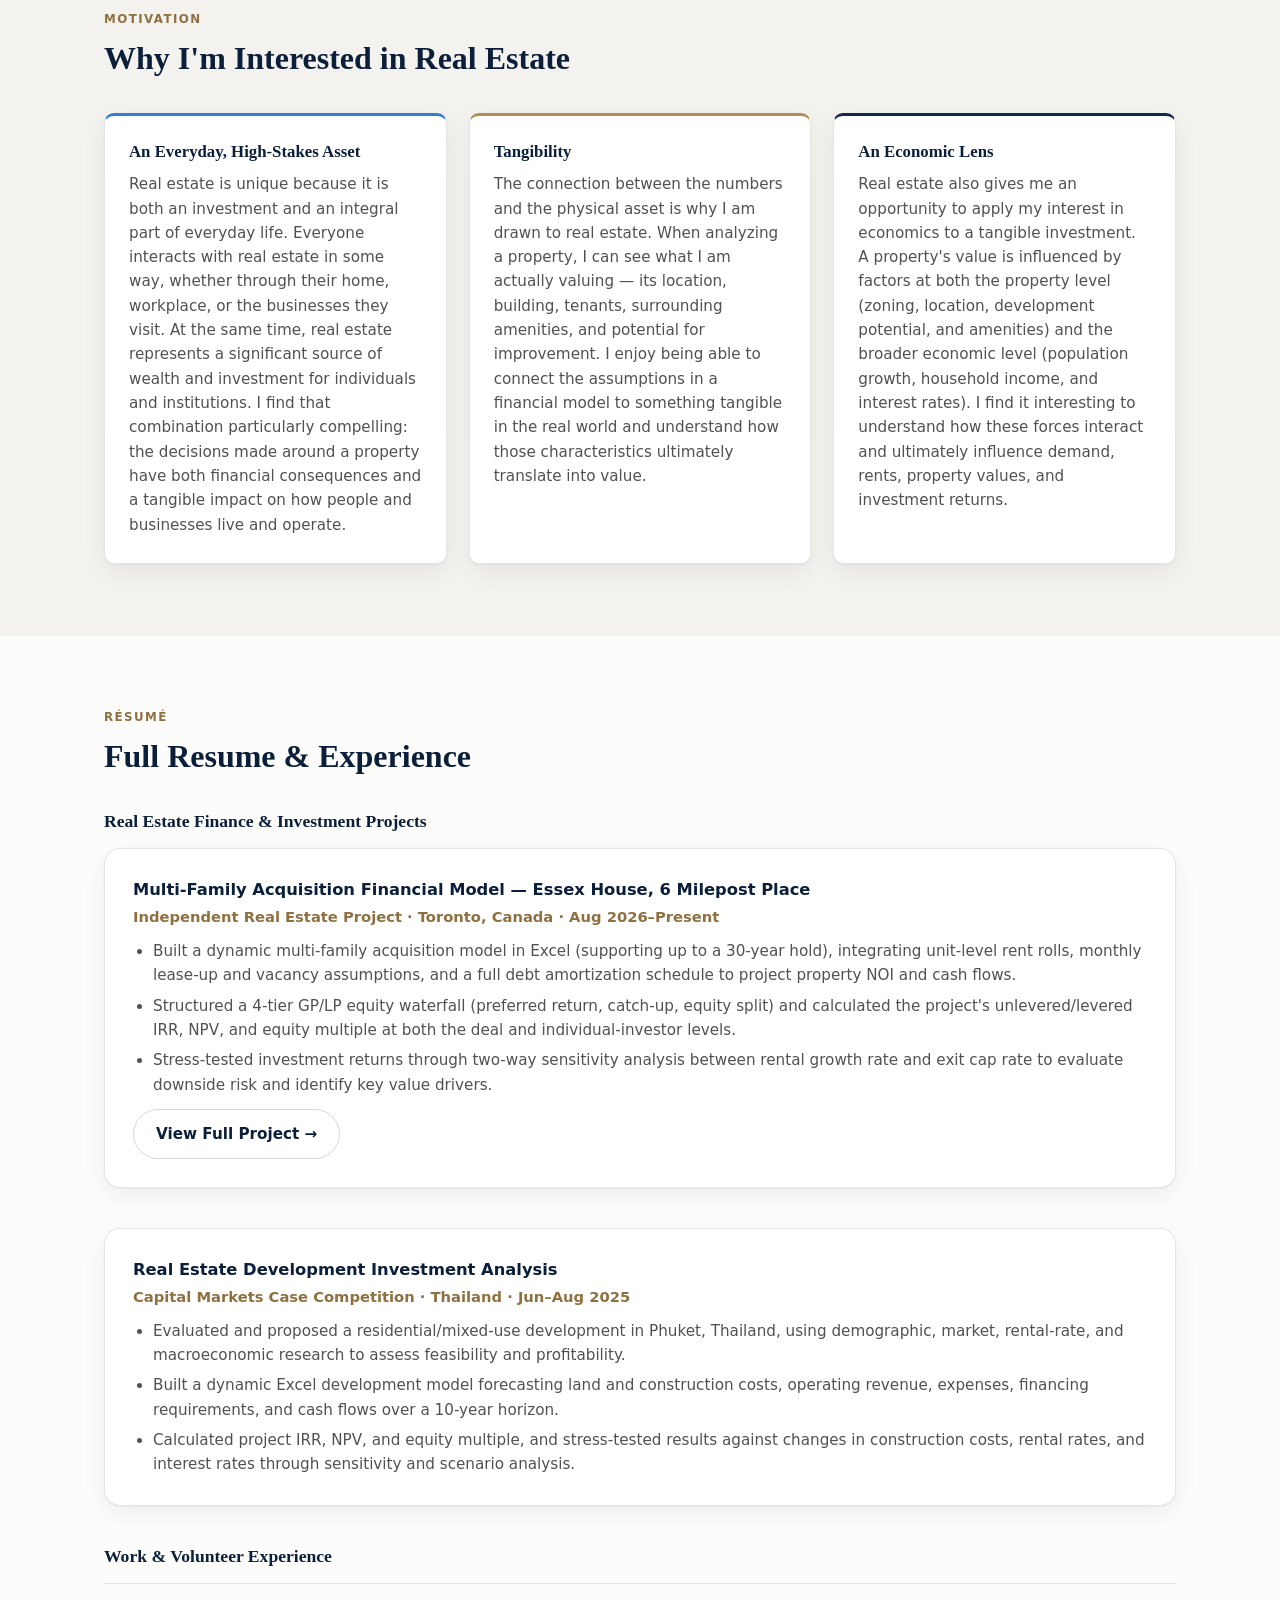
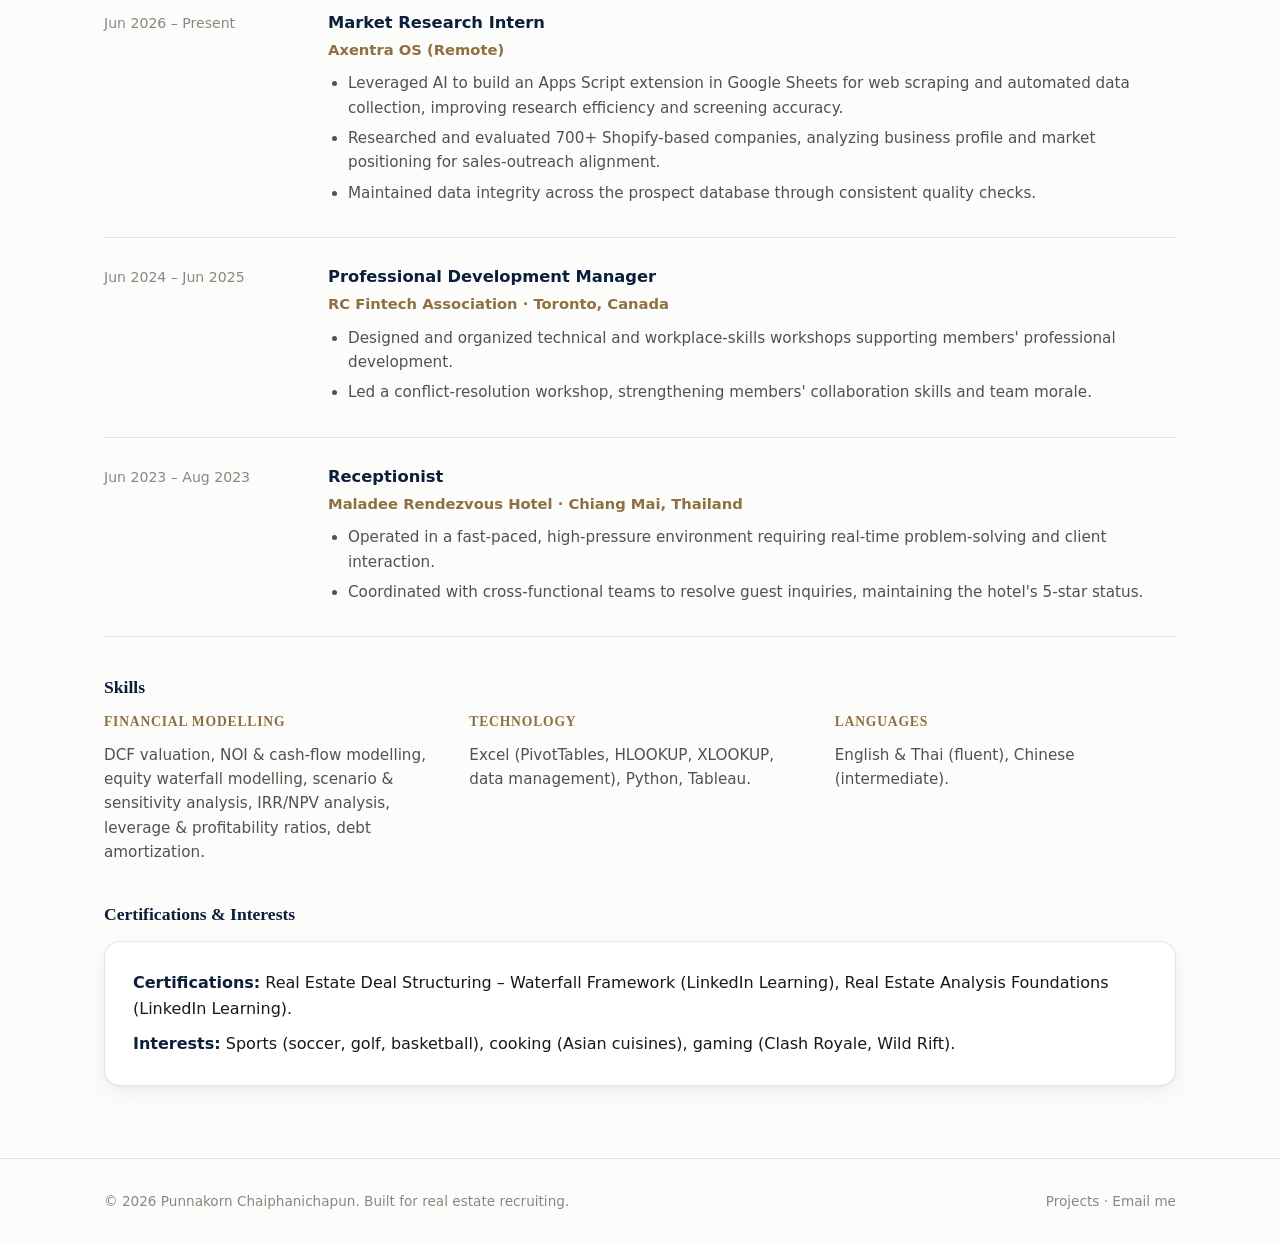
==== commit 80d867c9: "Add files via upload" ====
--- a/index.html
+++ b/index.html
@@ -114,15 +114,15 @@
     <div class="why-grid">
       <div class="why-card">
         <h4>An Everyday, High-Stakes Asset</h4>
-        <p>Real estate is an integral part of our everyday lives — real estate prices and markets contribute heavily to household income, welfare, and investment opportunities. It acts as a vessel for investment, passive income, and most importantly a place to create value, whether it be a home to hardworking individuals or productive businesses.</p>
+        <p>Real estate is unique because it is both an investment and an integral part of everyday life. Everyone interacts with real estate in some way, whether through their home, workplace, or the businesses they visit. At the same time, real estate represents a significant source of wealth and investment for individuals and institutions. I find that combination particularly compelling: the decisions made around a property have both financial consequences and a tangible impact on how people and businesses live and operate.</p>
       </div>
       <div class="why-card">
         <h4>Tangibility</h4>
-        <p>I find real estate more interesting than other investment classes because of its tangibleness — I like being able to see and measure clearly what it is I am valuing and analyzing.</p>
+        <p>The connection between the numbers and the physical asset is why I am drawn to real estate. When analyzing a property, I can see what I am actually valuing — its location, building, tenants, surrounding amenities, and potential for improvement. I enjoy being able to connect the assumptions in a financial model to something tangible in the real world and understand how those characteristics ultimately translate into value.</p>
       </div>
       <div class="why-card">
         <h4>An Economic Lens</h4>
-        <p>Real estate is also deeply connected to the economy and its demographics. Economics being a big area of interest of mine in university, I would love to observe the real estate market through an economic lens — combining key real estate factors like zoning, future development, location amenities, and square footage with economic factors like population growth, interest rates, and household income.</p>
+        <p>Real estate also gives me an opportunity to apply my interest in economics to a tangible investment. A property's value is influenced by factors at both the property level (zoning, location, development potential, and amenities) and the broader economic level (population growth, household income, and interest rates). I find it interesting to understand how these forces interact and ultimately influence demand, rents, property values, and investment returns.</p>
       </div>
     </div>
   </div>
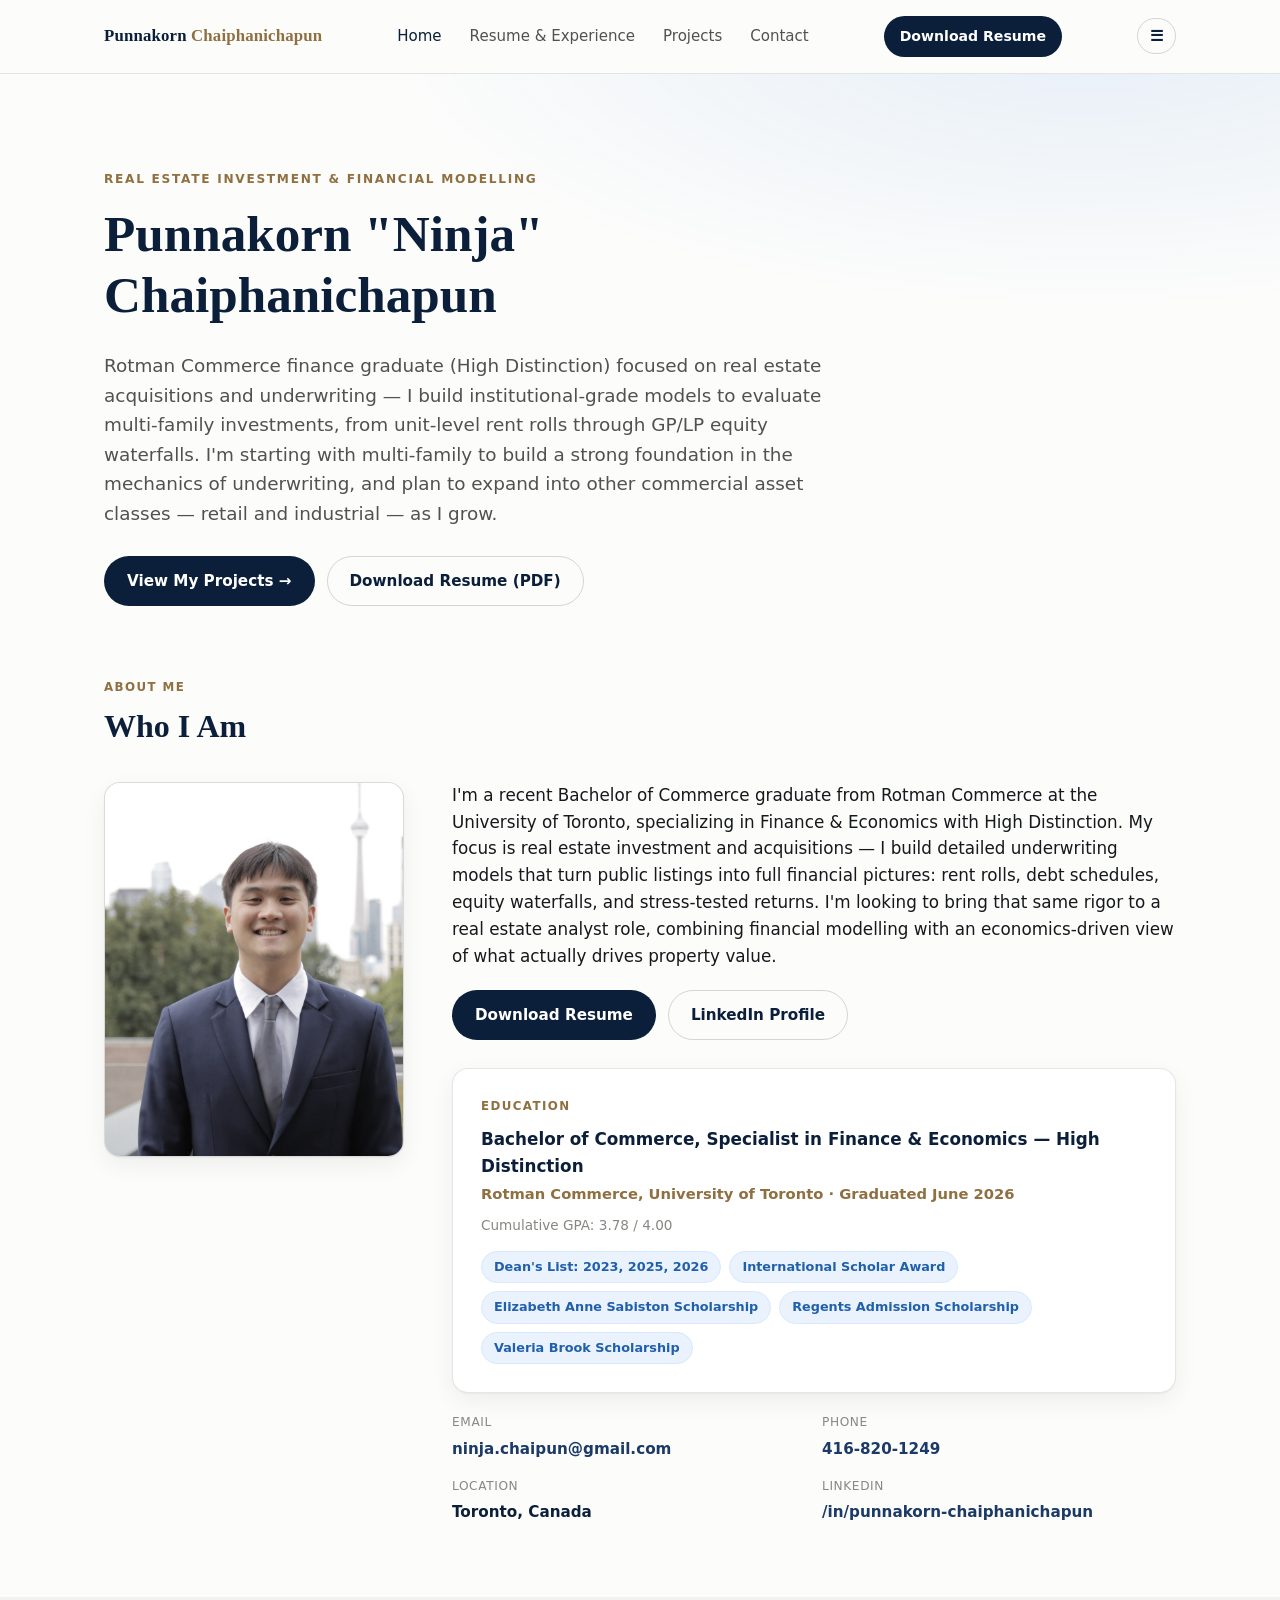
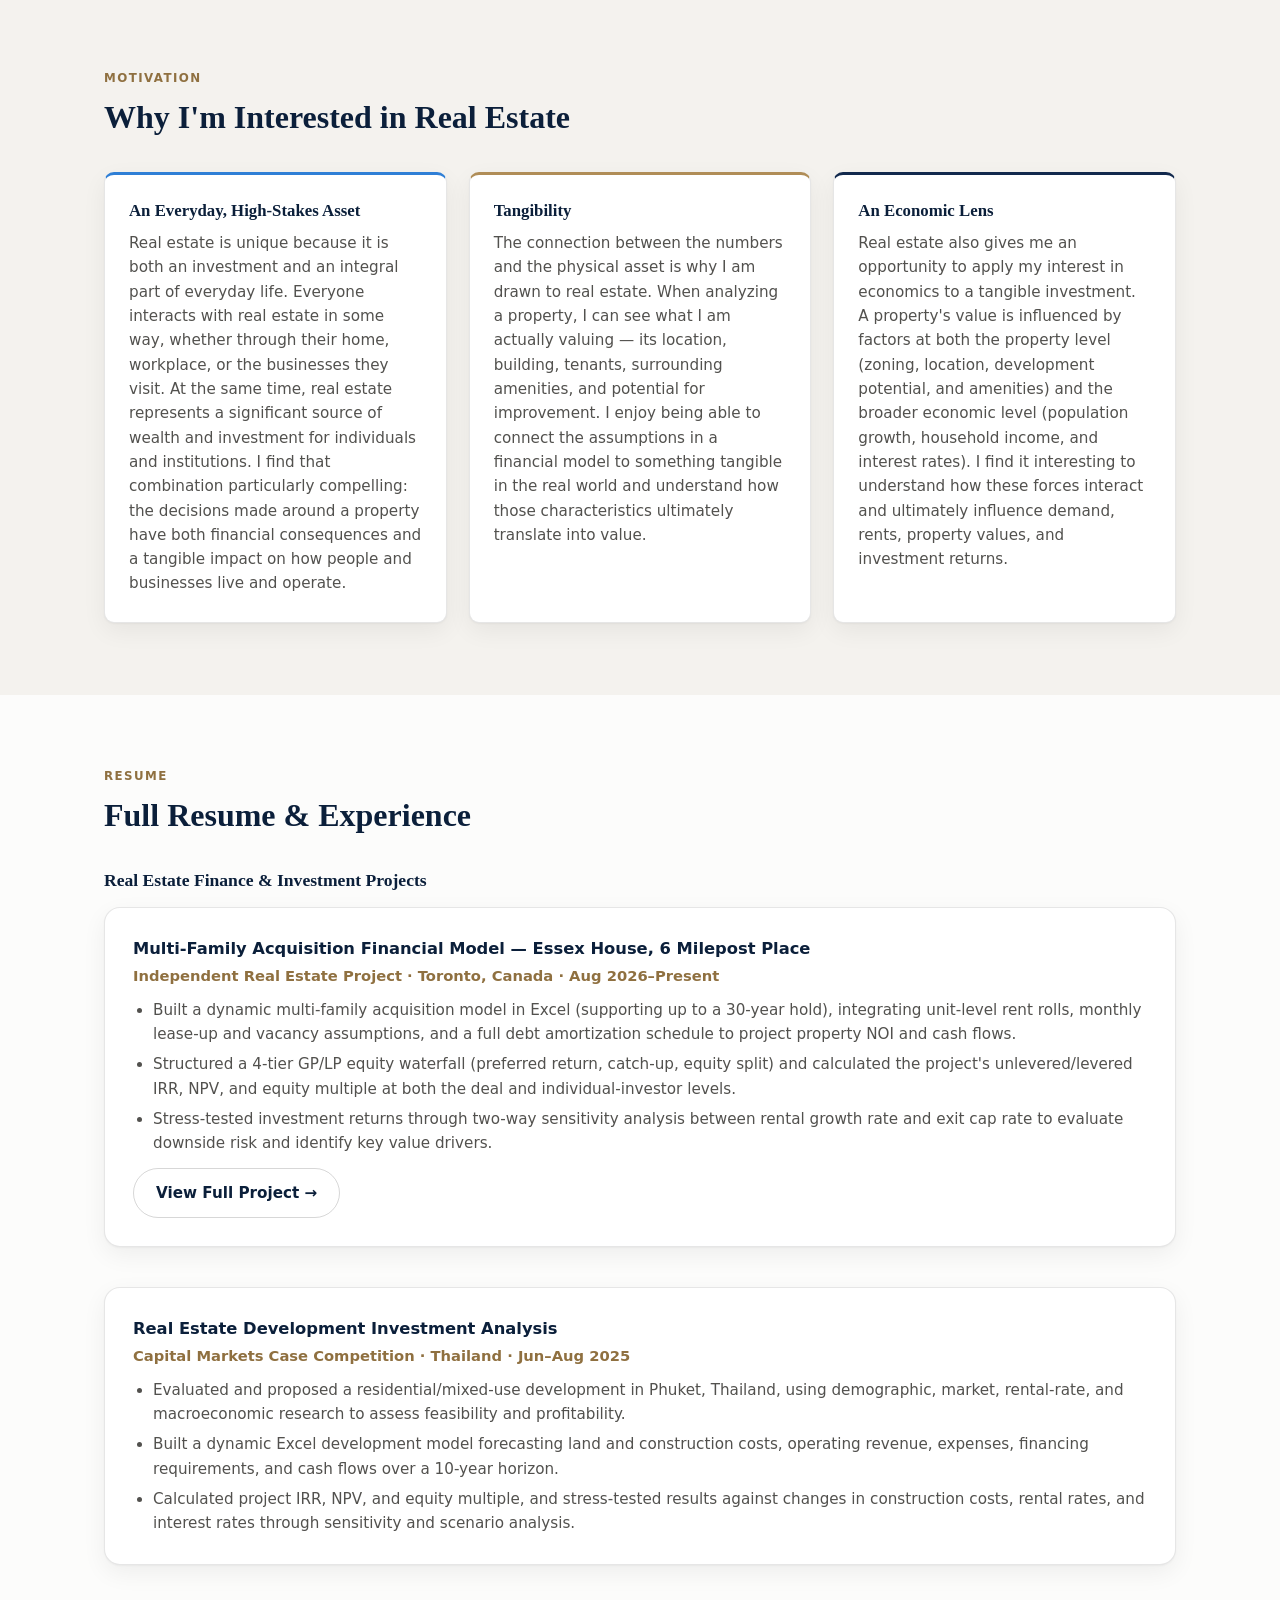
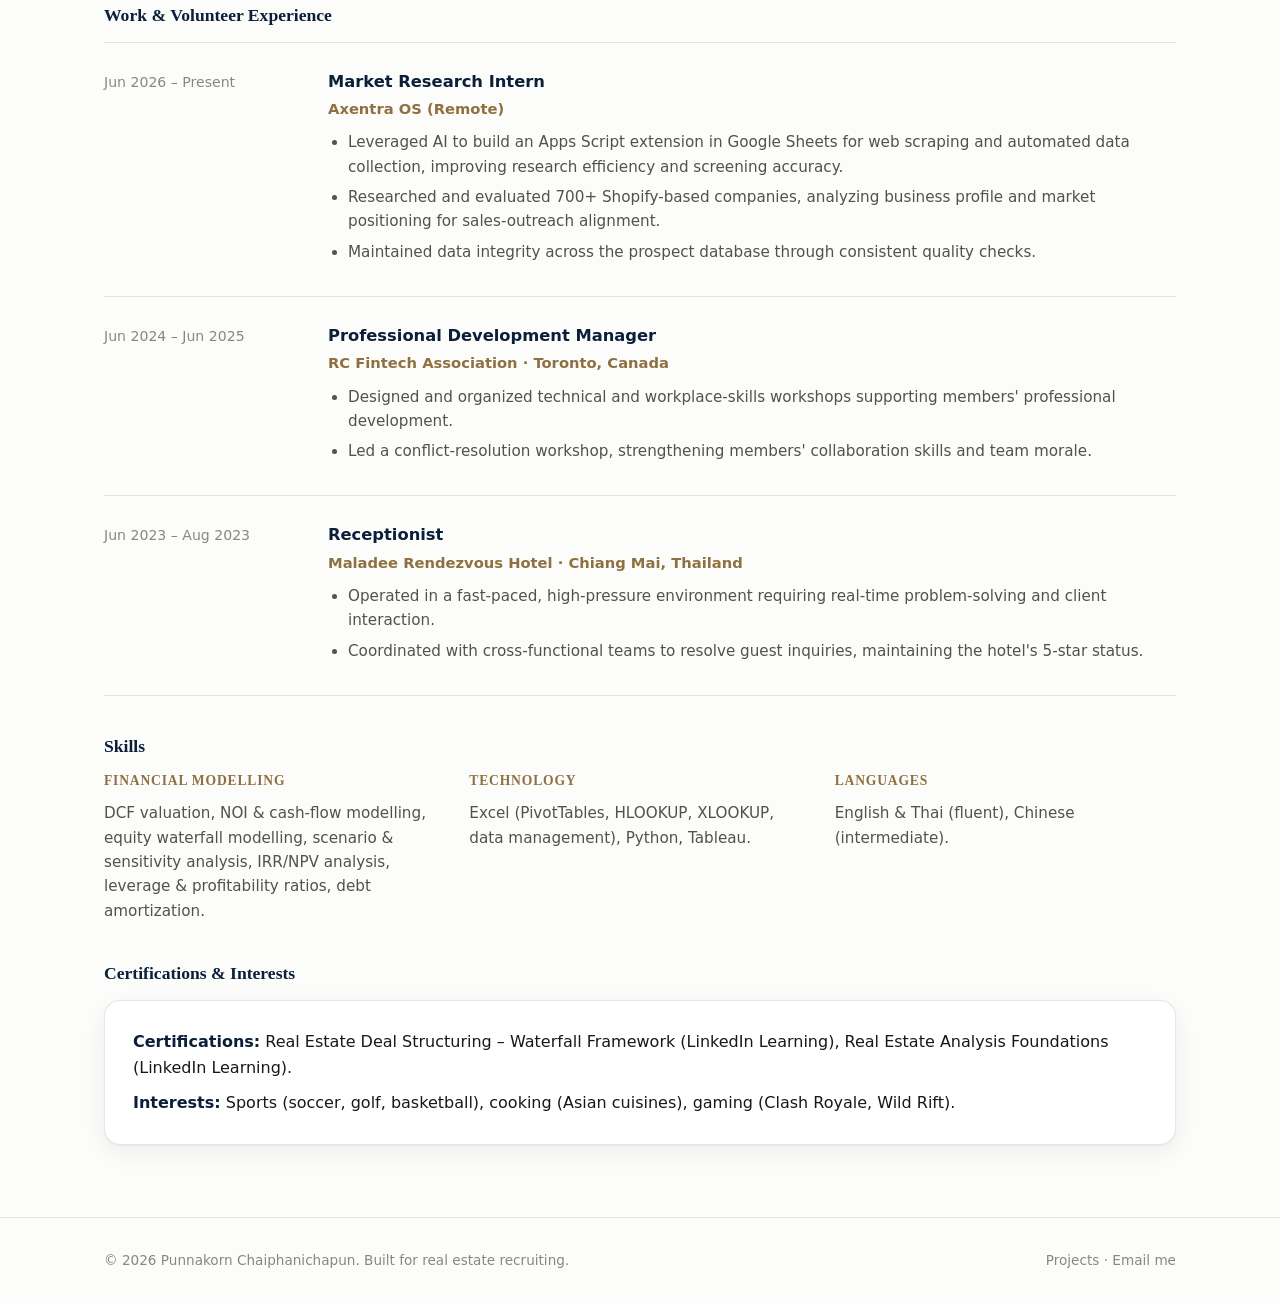
==== commit 9602555a: "Add files via upload" ====
--- a/index.html
+++ b/index.html
@@ -19,7 +19,7 @@
       <li><a href="projects.html">Projects</a></li>
       <li><a href="index.html#about">Contact</a></li>
     </ul>
-    <a class="nav-cta" href="Punnakorn_Chaiphanichapun_Resume.pdf" download><span class="nav-cta-full">Download Résumé</span><span class="nav-cta-short">Résumé</span></a>
+    <a class="nav-cta" href="Punnakorn_Chaiphanichapun_Resume.pdf" download><span class="nav-cta-full">Download Resume</span><span class="nav-cta-short">Resume</span></a>
     <button class="nav-toggle btn btn-outline" aria-label="Toggle navigation" aria-expanded="false" style="padding:8px 12px;">&#9776;</button>
   </div>
 </nav>
@@ -31,11 +31,13 @@
     <p class="hero-sub">
       Rotman Commerce finance graduate (High Distinction) focused on real estate acquisitions and
       underwriting — I build institutional-grade models to evaluate multi-family investments, from
-      unit-level rent rolls through GP/LP equity waterfalls.
+      unit-level rent rolls through GP/LP equity waterfalls. I'm starting with multi-family to build a
+      strong foundation in the mechanics of underwriting, and plan to expand into other commercial asset
+      classes — retail and industrial — as I grow.
     </p>
     <div class="btn-row">
       <a class="btn btn-primary" href="projects.html">View My Projects &rarr;</a>
-      <a class="btn btn-outline" href="Punnakorn_Chaiphanichapun_Resume.pdf" download>Download Résumé (PDF)</a>
+      <a class="btn btn-outline" href="Punnakorn_Chaiphanichapun_Resume.pdf" download>Download Resume (PDF)</a>
     </div>
   </div>
 </header>
@@ -63,7 +65,7 @@
         </p>
 
         <div class="about-links">
-          <a class="btn btn-primary" href="Punnakorn_Chaiphanichapun_Resume.pdf" download>Download Résumé</a>
+          <a class="btn btn-primary" href="Punnakorn_Chaiphanichapun_Resume.pdf" download>Download Resume</a>
           <a class="btn btn-outline" href="https://www.linkedin.com/in/punnakorn-chaiphanichapun-b38960289" target="_blank" rel="noopener">LinkedIn Profile</a>
         </div>
 
@@ -132,7 +134,7 @@
 <section id="resume">
   <div class="wrap">
     <div class="section-head">
-      <div class="section-kicker">Résumé</div>
+      <div class="section-kicker">Resume</div>
       <h2>Full Resume &amp; Experience</h2>
     </div>
 
--- a/styles.css
+++ b/styles.css
@@ -257,6 +257,23 @@
   text-transform: uppercase;
   letter-spacing: 0.04em;
 }
+
+/* Headline return metrics (levered IRR / equity multiple / NPV) — set apart from supporting stats */
+.kpi-tile-primary {
+  background: rgba(176,141,87,0.09);
+  border: 1.5px solid var(--bronze);
+  position: relative;
+}
+.kpi-tile-primary::before {
+  content: "";
+  position: absolute;
+  top: -1.5px; left: -1.5px; right: -1.5px;
+  height: 4px;
+  border-radius: var(--radius-m) var(--radius-m) 0 0;
+  background: var(--bronze);
+}
+.kpi-tile-primary .kpi-value { font-size: 1.75rem; color: var(--bronze-dark); }
+.kpi-tile-primary .kpi-label { color: var(--bronze-dark); font-weight: 600; }
 
 /* ---------- Project preview card (home page) ---------- */
 .project-card {
@@ -497,7 +514,7 @@
 }
 .dynamism-banner h3 { color: #fff; font-size: 1.3rem; margin-bottom: 8px; }
 .dynamism-banner p { color: rgba(255,255,255,0.78); margin: 0; font-size: 0.96rem; }
-.dynamism-facts { display: grid; grid-template-columns: repeat(3, 1fr); gap: 16px; }
+.dynamism-facts { display: grid; grid-template-columns: repeat(2, 1fr); gap: 16px; }
 .dynamism-fact { background: rgba(255,255,255,0.06); border: 1px solid rgba(255,255,255,0.12); border-radius: var(--radius-m); padding: 16px; text-align: center; }
 .dynamism-fact-value { font-size: 1.3rem; font-weight: 700; color: #fff; }
 .dynamism-fact-label { font-size: 0.72rem; color: rgba(255,255,255,0.6); text-transform: uppercase; letter-spacing: 0.04em; margin-top: 4px; }
@@ -619,7 +636,6 @@
   .about-photo { max-width: 280px; }
   .why-grid { grid-template-columns: 1fr; }
   .dynamism-banner { grid-template-columns: 1fr; }
-  .dynamism-facts { grid-template-columns: repeat(3, 1fr); }
   .plc-inner { grid-template-columns: 1fr; }
   .plc-stats { text-align: left; gap: 20px; }
   .assumption-grid { grid-template-columns: 1fr; }
@@ -630,5 +646,4 @@
   .nav-cta { padding: 8px 12px; font-size: 0.8rem; }
   .nav-cta-full { display: none; }
   .nav-cta-short { display: inline; }
-  .dynamism-facts { grid-template-columns: 1fr 1fr; }
-}
+}
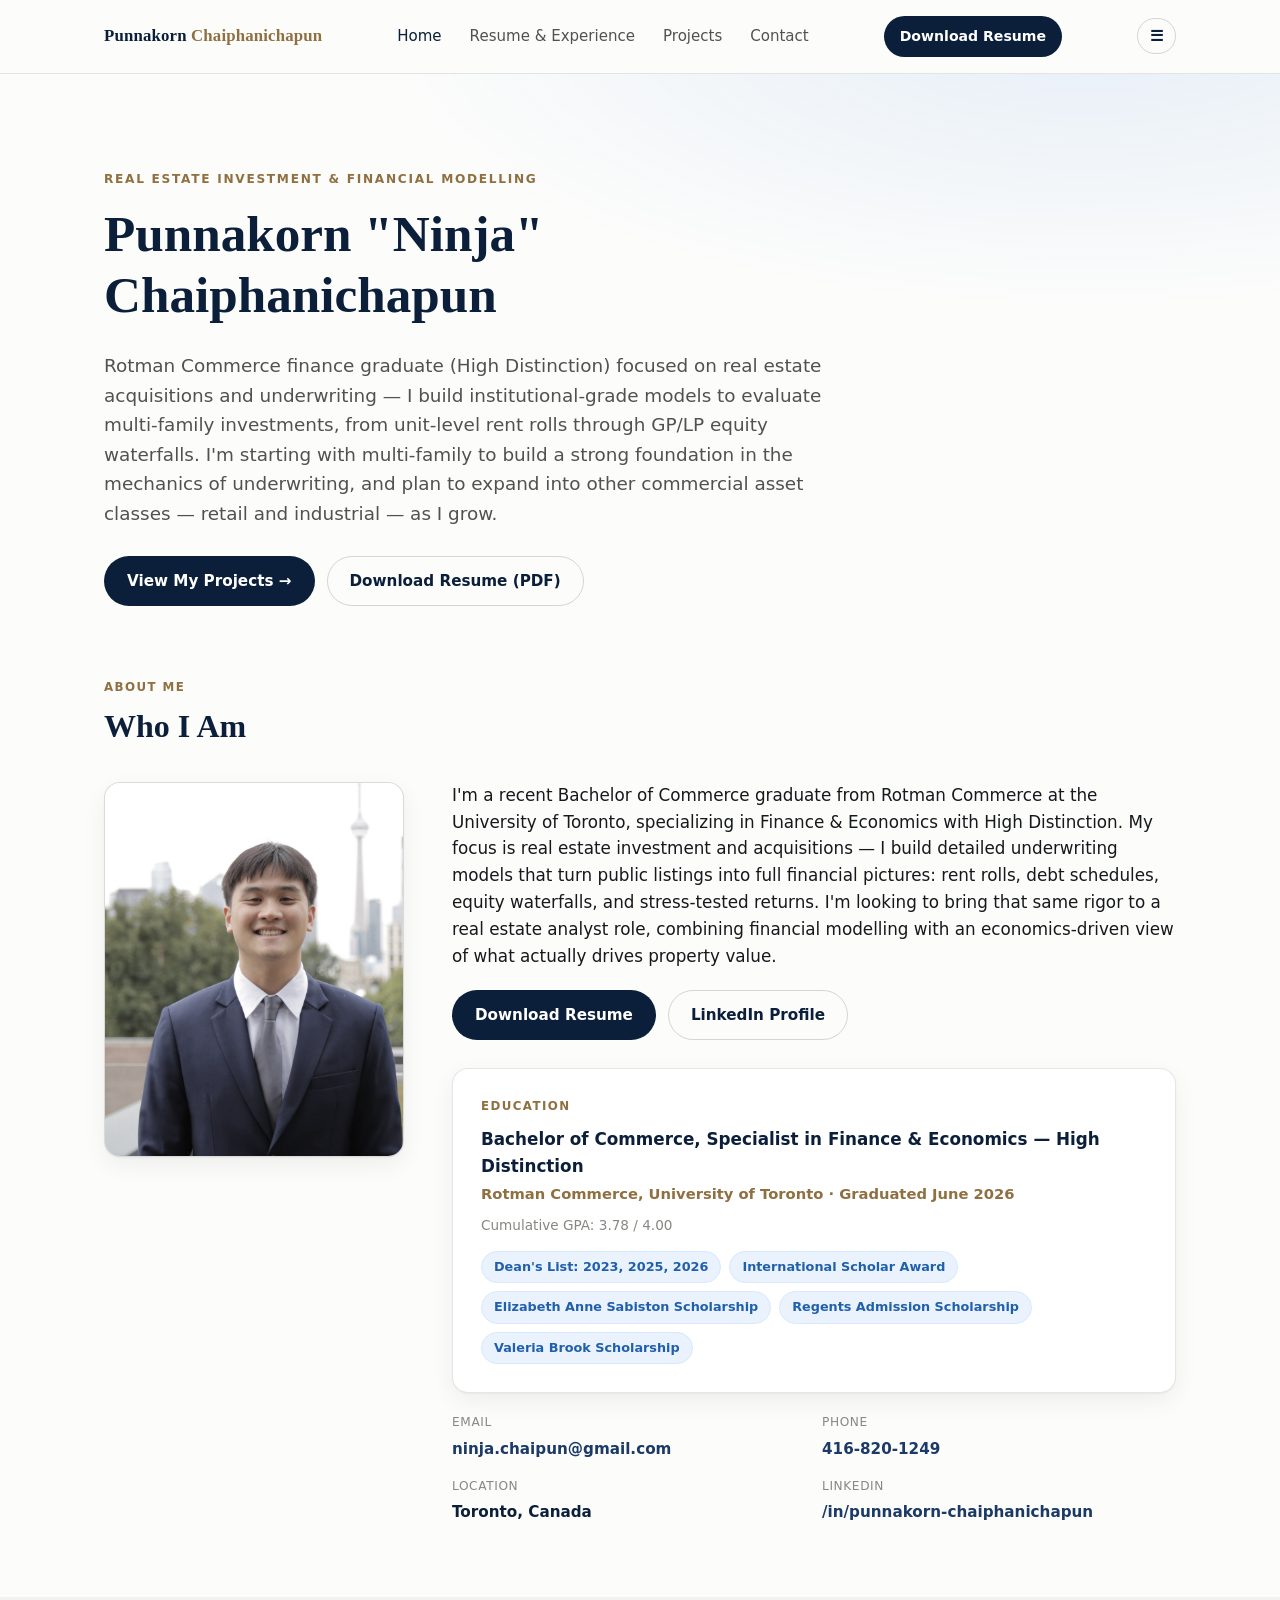
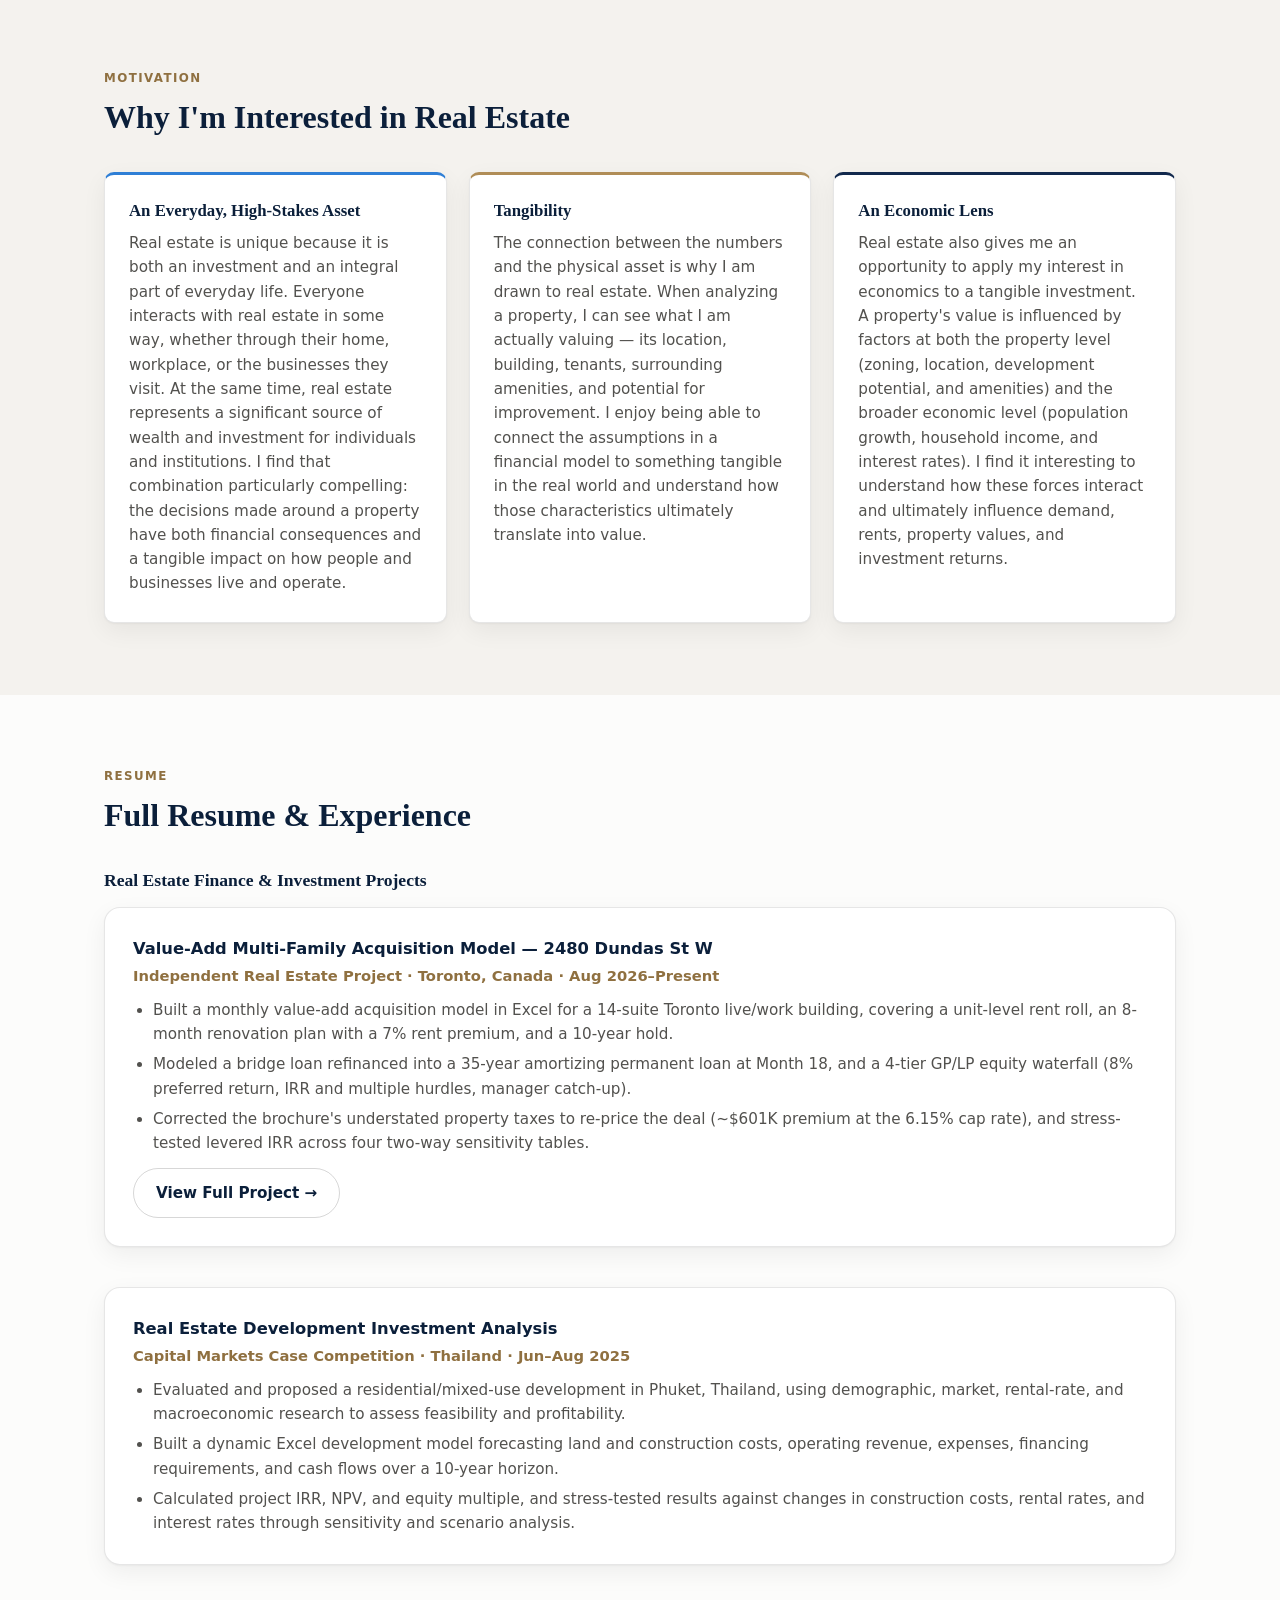
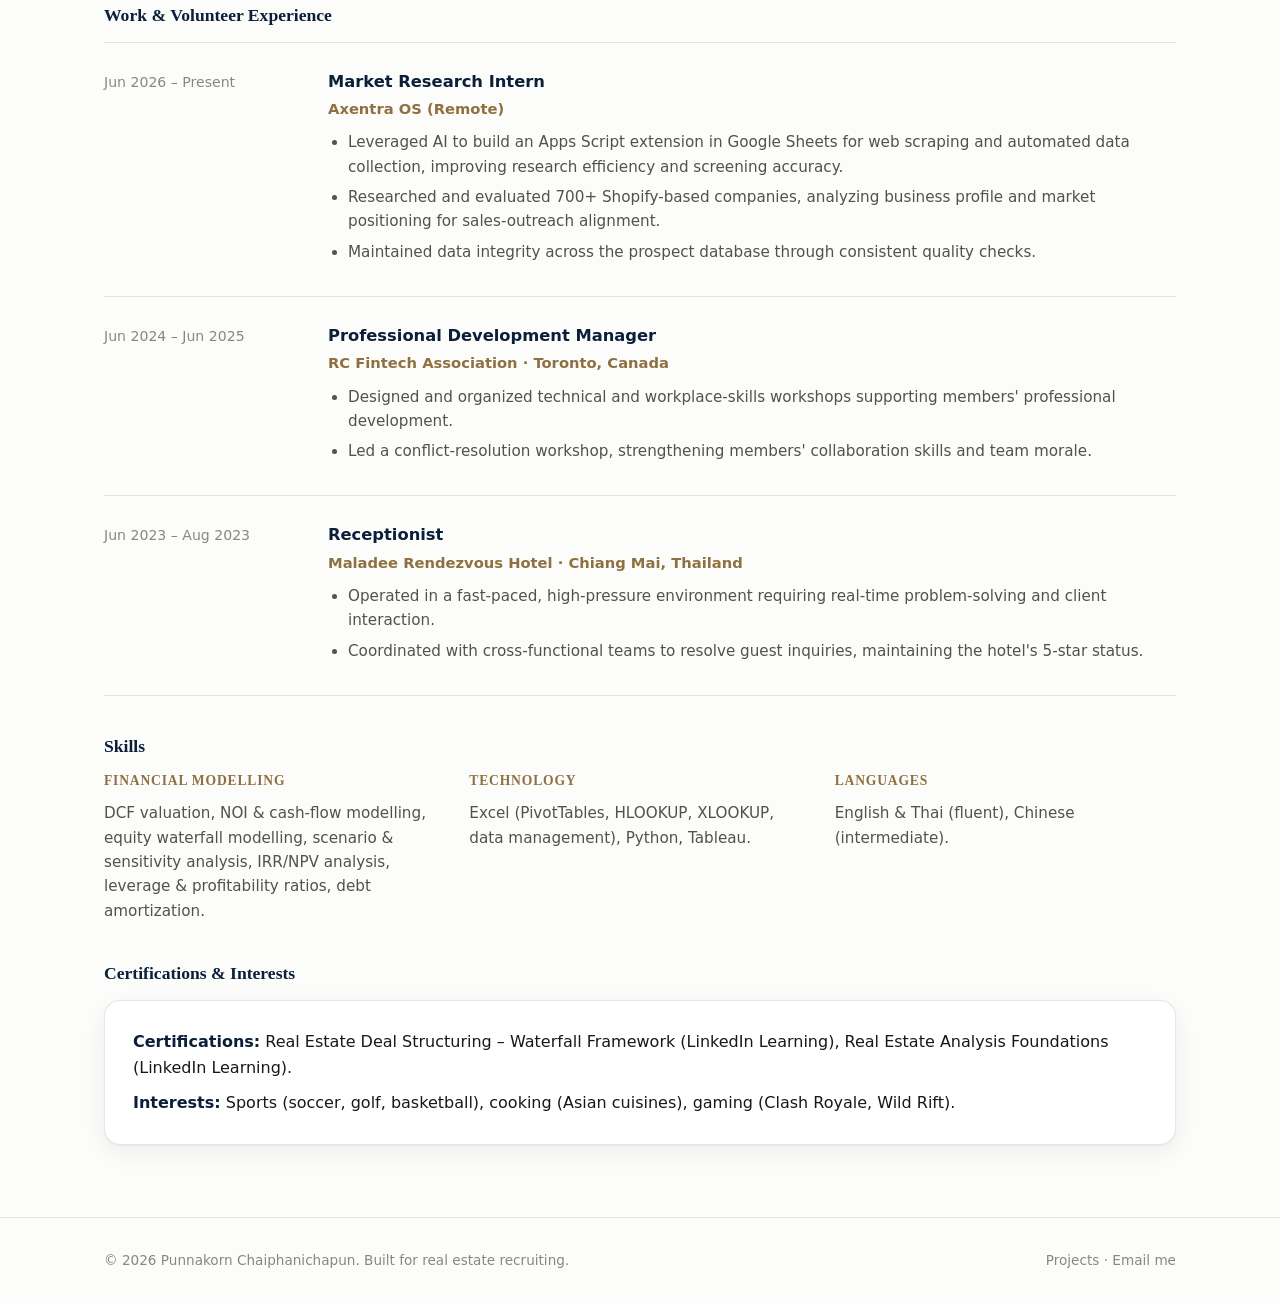
==== commit 02a036a9: "Add files via upload" ====
--- a/index.html
+++ b/index.html
@@ -140,14 +140,14 @@
 
     <h3 style="font-size:1.1rem; margin-bottom:16px;">Real Estate Finance &amp; Investment Projects</h3>
     <div class="card" style="margin-bottom:40px;">
-      <div class="timeline-role">Multi-Family Acquisition Financial Model — Essex House, 6 Milepost Place</div>
+      <div class="timeline-role">Value-Add Multi-Family Acquisition Model — 2480 Dundas St W</div>
       <div class="timeline-org" style="margin-bottom:10px;">Independent Real Estate Project &middot; Toronto, Canada &middot; Aug 2026&ndash;Present</div>
       <ul style="margin:0 0 12px; padding-left:20px; color:var(--ink-secondary); font-size:0.95rem;">
-        <li style="margin-bottom:6px;">Built a dynamic multi-family acquisition model in Excel (supporting up to a 30-year hold), integrating unit-level rent rolls, monthly lease-up and vacancy assumptions, and a full debt amortization schedule to project property NOI and cash flows.</li>
-        <li style="margin-bottom:6px;">Structured a 4-tier GP/LP equity waterfall (preferred return, catch-up, equity split) and calculated the project's unlevered/levered IRR, NPV, and equity multiple at both the deal and individual-investor levels.</li>
-        <li>Stress-tested investment returns through two-way sensitivity analysis between rental growth rate and exit cap rate to evaluate downside risk and identify key value drivers.</li>
+        <li style="margin-bottom:6px;">Built a monthly value-add acquisition model in Excel for a 14-suite Toronto live/work building, covering a unit-level rent roll, an 8-month renovation plan with a 7% rent premium, and a 10-year hold.</li>
+        <li style="margin-bottom:6px;">Modeled a bridge loan refinanced into a 35-year amortizing permanent loan at Month 18, and a 4-tier GP/LP equity waterfall (8% preferred return, IRR and multiple hurdles, manager catch-up).</li>
+        <li>Corrected the brochure's understated property taxes to re-price the deal (~$601K premium at the 6.15% cap rate), and stress-tested levered IRR across four two-way sensitivity tables.</li>
       </ul>
-      <a class="btn btn-outline" href="essex-house.html">View Full Project &rarr;</a>
+      <a class="btn btn-outline" href="dundas-st-w.html">View Full Project &rarr;</a>
     </div>
     <div class="card" style="margin-bottom:40px;">
       <div class="timeline-role">Real Estate Development Investment Analysis</div>
--- a/styles.css
+++ b/styles.css
@@ -647,3 +647,37 @@
   .nav-cta-full { display: none; }
   .nav-cta-short { display: inline; }
 }
+
+/* ---------- Key considerations (heading left, text right) ---------- */
+.kc-list { display: flex; flex-direction: column; }
+.kc-item { display: grid; grid-template-columns: 220px 1fr; gap: 28px; padding: 24px 0; border-top: 1px solid var(--border); }
+.kc-item:first-child { border-top: none; padding-top: 4px; }
+.kc-item:last-child { padding-bottom: 4px; }
+.kc-item h3 { font-size: 1.05rem; margin: 0; color: var(--navy-900); line-height: 1.35; }
+.kc-item p { color: var(--ink-secondary); font-size: 0.95rem; line-height: 1.7; }
+.kc-item p:last-child { margin-bottom: 0; }
+
+.verdict-card { margin-top: 24px; border-left: 4px solid var(--bronze); background: rgba(176,141,87,0.06); }
+.verdict-head { display: flex; flex-wrap: wrap; align-items: center; gap: 10px 14px; margin-bottom: 16px; }
+.verdict-head h3 { margin: 0; font-size: 1.25rem; }
+.verdict-pill { display: inline-block; padding: 5px 12px; border-radius: 999px; background: #fbe9e4; color: #a3341a; font-family: system-ui, sans-serif; font-size: 0.8rem; font-weight: 700; letter-spacing: 0.02em; }
+.verdict-card p { color: var(--ink-secondary); line-height: 1.75; }
+.verdict-card p:last-child { margin-bottom: 0; }
+
+/* ---------- Compact comparison table ---------- */
+.compare-table { width: 100%; border-collapse: collapse; font-size: 0.94rem; }
+.compare-table th { text-align: right; font-family: system-ui, sans-serif; font-size: 0.74rem; text-transform: uppercase; letter-spacing: 0.05em; color: var(--ink-muted); font-weight: 600; padding: 0 0 10px 12px; }
+.compare-table th:first-child { text-align: left; padding-left: 0; }
+.compare-table td { padding: 11px 0 11px 12px; border-top: 1px solid var(--border); text-align: right; color: var(--navy-900); font-weight: 600; font-variant-numeric: tabular-nums; }
+.compare-table td:first-child { text-align: left; padding-left: 0; color: var(--ink-muted); font-weight: 400; }
+.compare-table .neg { color: #a3341a; }
+.compare-table .pos { color: var(--success-text); }
+.compare-table tr.total td { border-top: 1px solid var(--border-strong); }
+.overview-table td.neg { color: #a3341a; }
+
+@media (max-width: 860px) {
+  .kc-item { grid-template-columns: 1fr; gap: 8px; }
+}
+
+/* grid children may shrink below their content so wide charts scroll inside their card */
+.grid-2 > *, .grid-3 > * { min-width: 0; }
